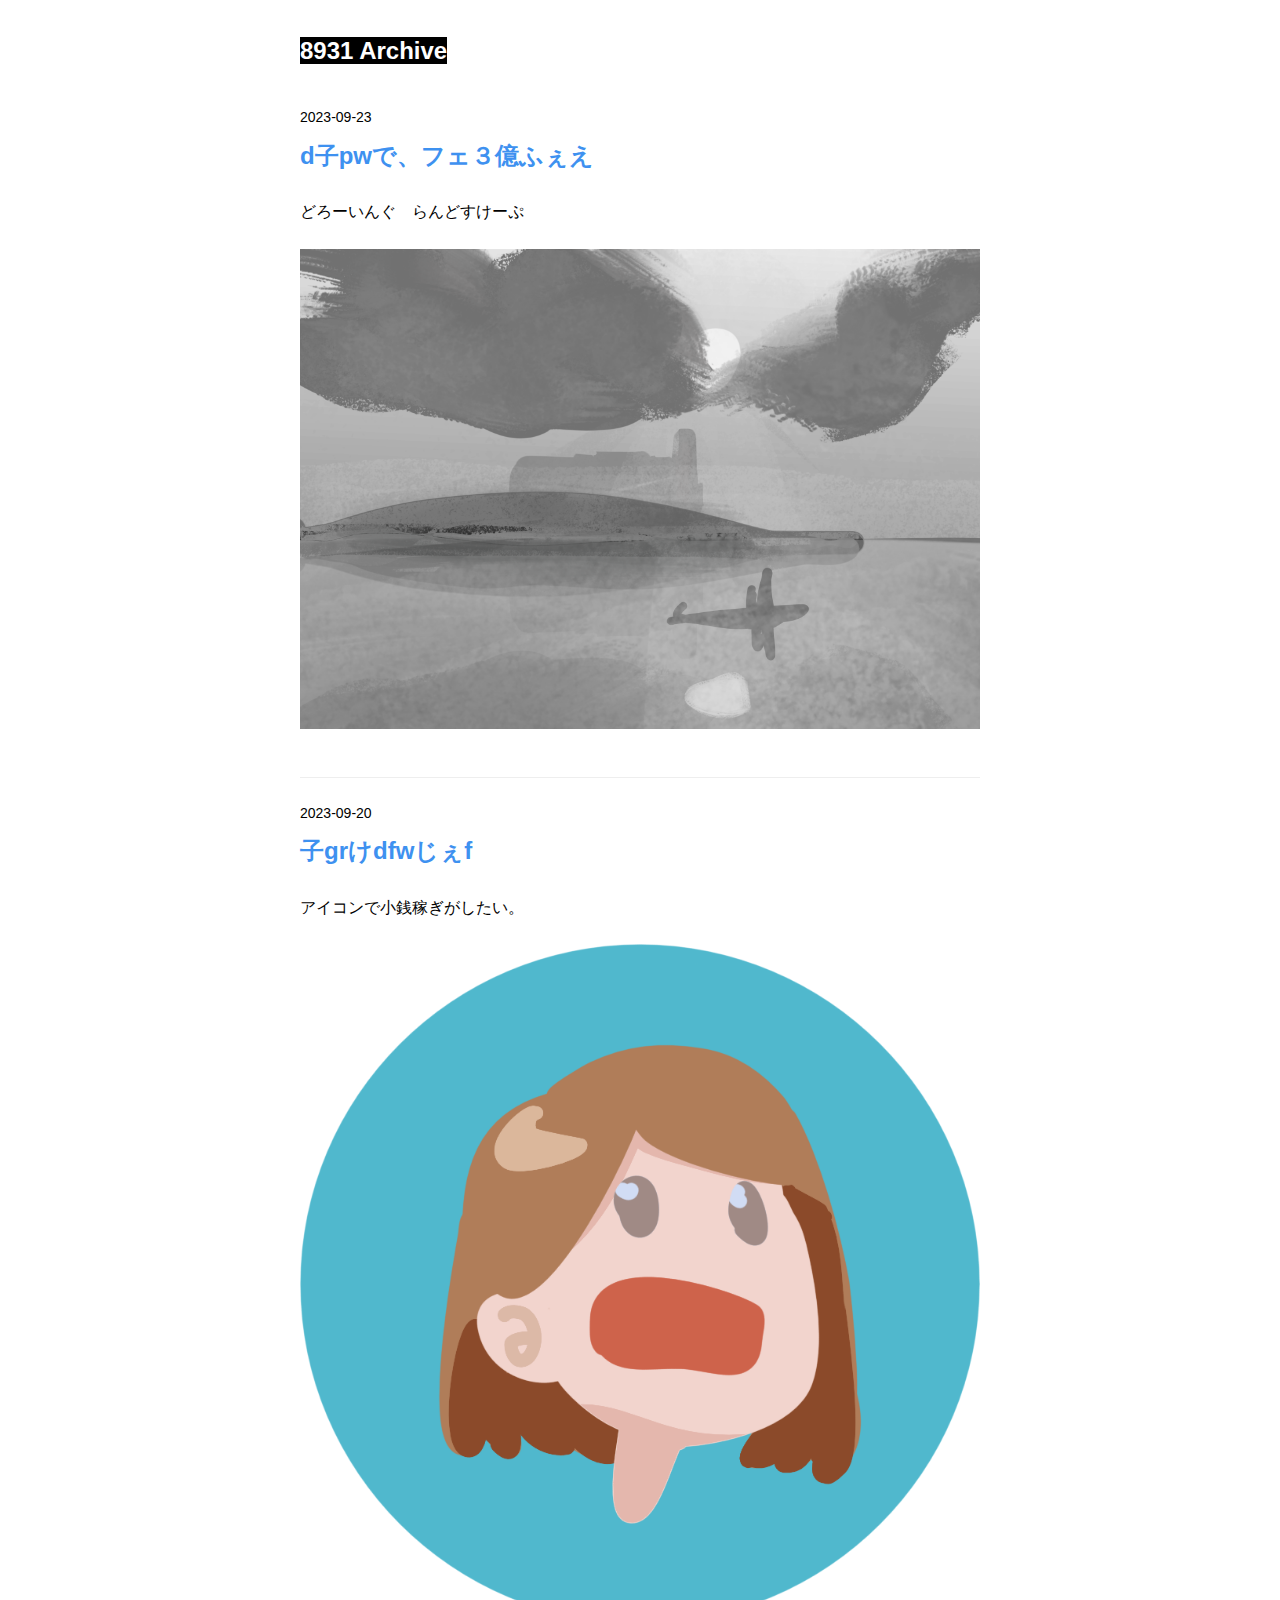
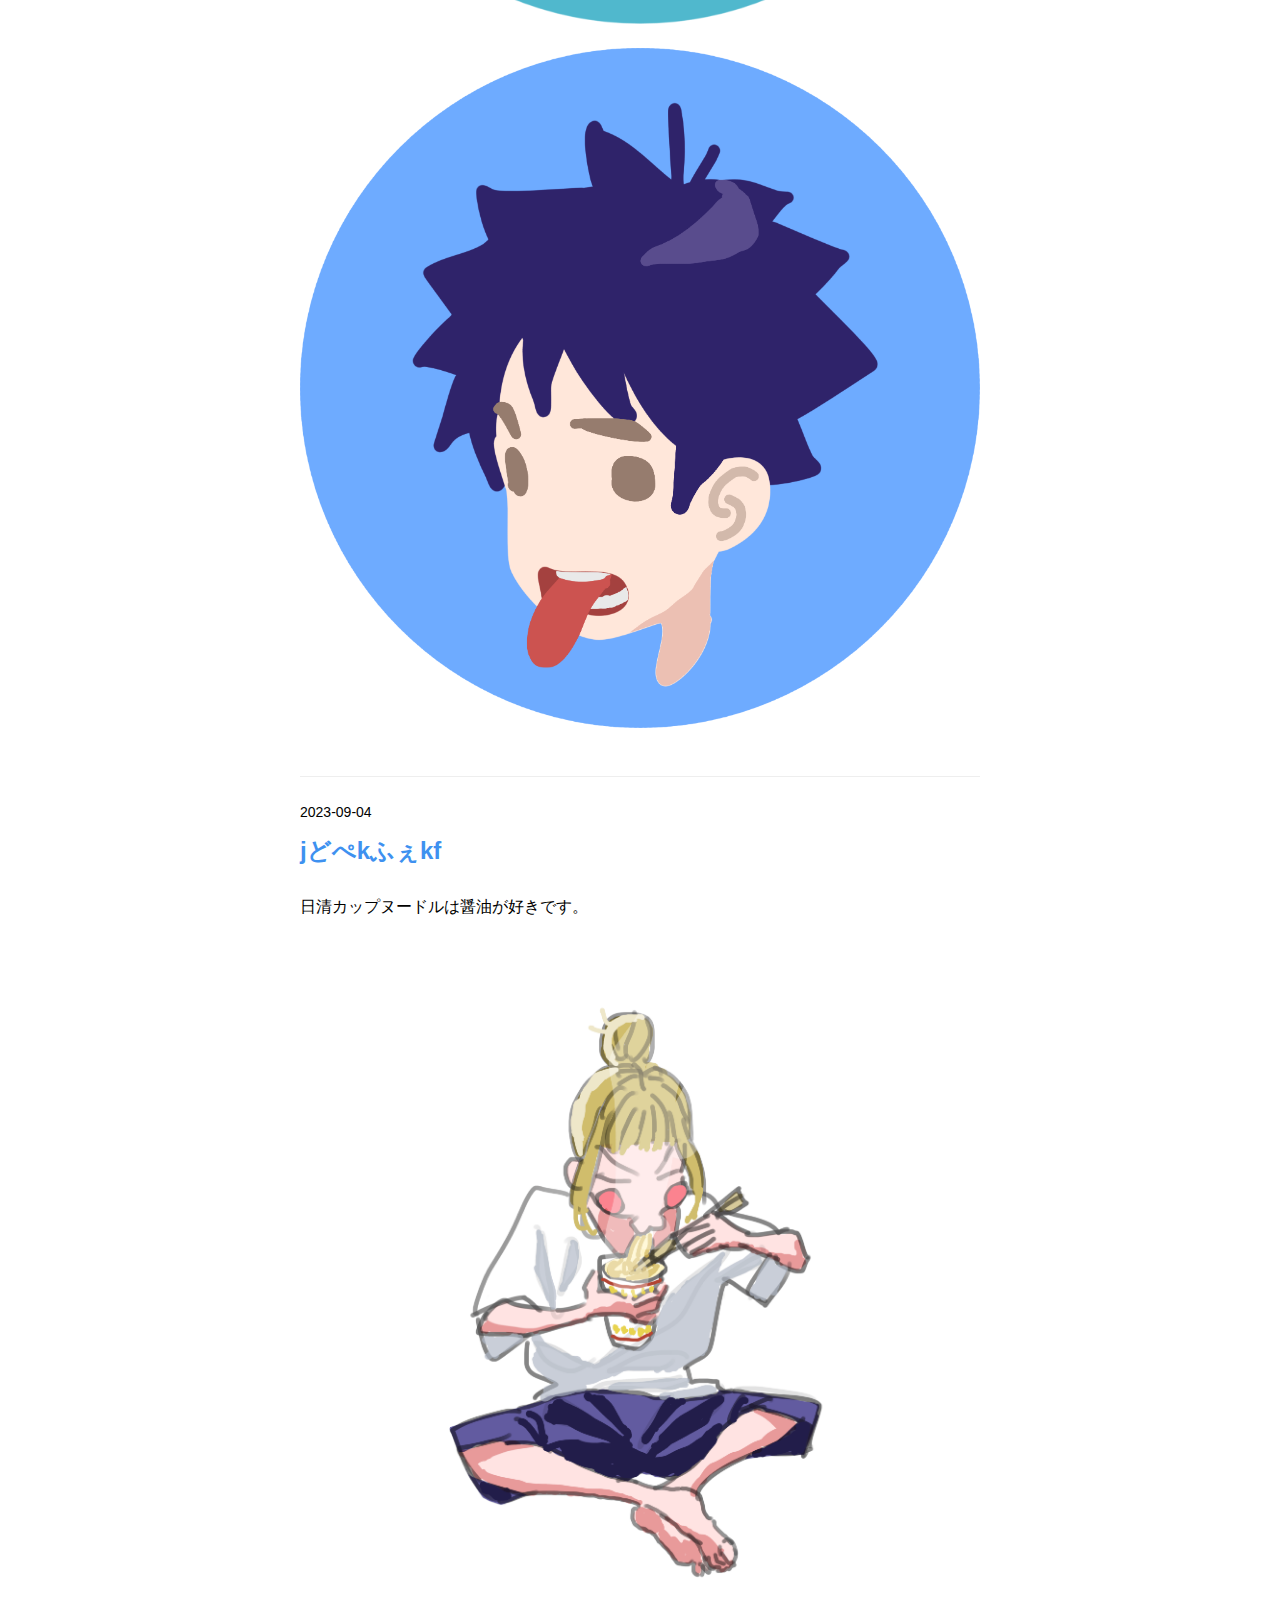
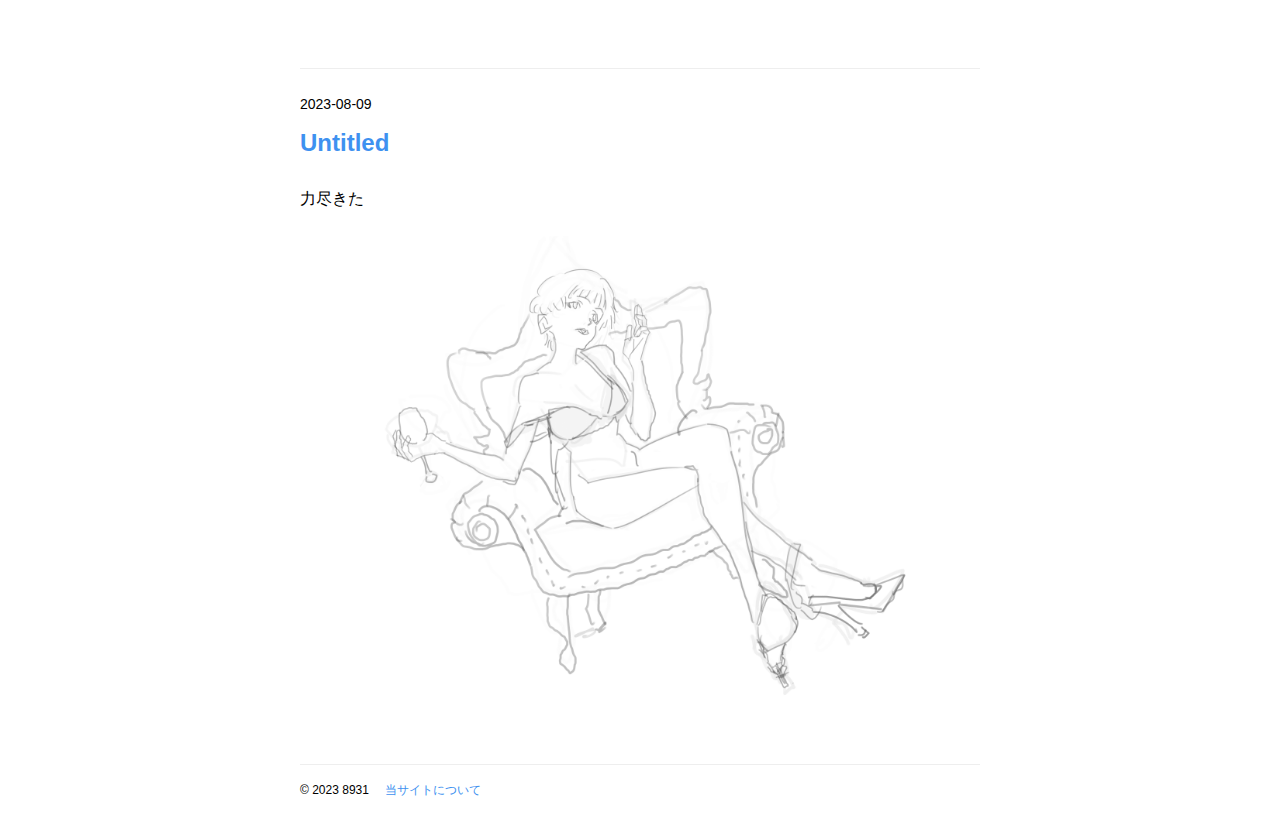
==== index.html @ d133d9a7 "inital commit" ====
<!DOCTYPE html>
<html>
<head>
	<meta name="generator" content="Hugo 0.117.0">
  <meta charset="utf-8">
  <meta name="viewport" content="width=device-width, initial-scale=1">
  <title>8931 Archive</title>
  
<link rel="stylesheet" href="/css/style.css" type="text/css" media="all">

</head>
<body>
  <div id="wrapper">
    
    <div id="header">
    <div class="p-header-nav">
        <h1 class="u-fs-24 p-header-nav__sitename">
            <a class="p-header-nav__sitename__link" href="https://8931.jp/">8931 Archive</a>
        </h1>
    </div>
</div>
    
    <div id="container">
      

<div class="p-post-list c-list">
  
  <article class="p-post-list__item">
    <header>
      <div class="u-fs-14 u-mb-8">2023-09-23</div>
      <h1 class="u-fs-24"><a href="/posts/untitled_2023-09-23_0001/">d子pwで、フェ３億ふぇえ</a></h1>
    </header>
    <main>
      
        <p>どろーいんぐ　らんどすけーぷ</p>
<p><img src="/images/2023-09-23_0002.png" alt="2023-09-23_0002"></p>

      
    </main>
  </article>
  
  <article class="p-post-list__item">
    <header>
      <div class="u-fs-14 u-mb-8">2023-09-20</div>
      <h1 class="u-fs-24"><a href="/posts/untitled_2023-09-20_0001/">子grけdfwじぇf</a></h1>
    </header>
    <main>
      
        <p>アイコンで小銭稼ぎがしたい。</p>
<p><img src="/images/2023-09-20_0001.png" alt="2023-09-20_0001"></p>
<p><img src="/images/2023-09-20_0003.png" alt="2023-09-20_0003"></p>

      
    </main>
  </article>
  
  <article class="p-post-list__item">
    <header>
      <div class="u-fs-14 u-mb-8">2023-09-04</div>
      <h1 class="u-fs-24"><a href="/posts/untitled_2023-09-04_0001/">jどぺkふぇkf</a></h1>
    </header>
    <main>
      
        <p>日清カップヌードルは醤油が好きです。</p>
<p><img src="/images/2023-09-04_0004.png" alt="2023-09-04_0004"></p>

      
    </main>
  </article>
  
  <article class="p-post-list__item">
    <header>
      <div class="u-fs-14 u-mb-8">2023-08-09</div>
      <h1 class="u-fs-24"><a href="/posts/untitled_2023-08-09_0001/">Untitled</a></h1>
    </header>
    <main>
      
        <p>力尽きた</p>
<p><img src="/images/2023-08-08_0002.png" alt="2023-08-08_0002"></p>

      
    </main>
  </article>
  
</div>





    </div>
    
    <div id="footer">
    <div class="p-footer-nav u-fs-12 u-bt">
        <div class="u-mr-16">© 2023 8931</div>
        
        <ul class="p-footer-nav__menu c-list c-list--horiz">
        
            <li class="u-mr-8"><a href="/about-this-site/">当サイトについて</a></li>
        
        </ul>
        
    </div>
</div>
  </div>
</body>
</html>
---- css/style.css ----
@charset "UTF-8";
/*founcations*/
body {
  margin: 0;
}

h1, h2, h3, h4, h5, h6, p, pre {
  margin: 0 0 24px 0;
}

img {
  vertical-align: bottom;
}

ul, ol {
  margin: 0 0 24px 0;
}

html {
  font-family: "Helvetica Neue", "Helvetica", "Hiragino Sans", "Hiragino Kaku Gothic ProN", "Arial", "Yu Gothic", "Meiryo", sans-serif;
  line-height: 1.6;
  font-size: 100%;
}

img {
  max-width: 100%;
}

a {
  color: rgb(62, 145, 240);
  text-decoration: none;
}

hr {
  background: #eee;
  height: 1px;
  border: none;
  margin: 0 0 24px 0;
}

a:hover {
  text-decoration: underline;
}

code {
  background-color: #eee;
  border-radius: 3px;
  padding: 2px 4px;
}

pre {
  border-radius: 4px;
  background-color: #eee;
  padding: 8px 16px;
}

pre code {
  background: none;
  border-radius: 0;
}

th, td {
  padding: 8px 8px;
  border-bottom: solid 1px #ccc;
  border-right: solid 1px #ccc;
}

th:last-child, td:last-child {
  border-right: none;
}

tr:last-child td {
  border-bottom: none;
}

thead {
  background-color: #eee;
}

table {
  overflow: hidden;
  border-radius: 8px;
  border-spacing: 0;
  border-collapse: separate;
  border: solid 1px #ccc;
}

blockquote {
  margin: 0;
  padding: 0 0 0 16px;
  border-left: solid 4px #eee;
}

blockquote:before {
  display: inline-block;
  content: "引用";
  font-size: 12px;
  background-color: #eee;
  border-radius: 3px;
  padding: 0 4px;
  margin-bottom: 16px;
}

/*layouts*/
html {
  height: 100%;
}

body {
  height: 100%;
  display: flex;
  flex-direction: row;
  justify-content: center;
}

#wrapper {
  flex: 0 1 680px;
  display: flex;
  flex-direction: column;
  min-height: 100%;
  padding: 0 16px;
}

#container {
  flex: 1 0;
  display: flex;
  flex-direction: column;
}

#header {
  flex: 0 0;
}

#footer {
  flex: 0 0;
}

/*components*/
.c-list {
  list-style-type: none;
  margin-top: 0;
  margin-bottom: 0;
  padding-left: 0;
}

.c-list--horiz {
  display: flex;
  flex-direction: row;
  align-items: center;
}

.c-button {
  background: none;
  color: inherit;
  border: none;
  padding: 0;
  font: inherit;
  cursor: pointer;
  outline: inherit;
  -webkit-appearance: none;
  /* Safari and Chrome */
  -moz-appearance: none;
  /* Firefox */
  appearance: none;
  background-color: black;
  border-radius: 24px;
  color: white;
  padding: 8px 16px;
}

.c-submit-button {
  background: none;
  color: inherit;
  border: none;
  padding: 0;
  font: inherit;
  cursor: pointer;
  outline: inherit;
  -webkit-appearance: none;
  /* Safari and Chrome */
  -moz-appearance: none;
  /* Firefox */
  appearance: none;
  display: flex;
  flex-direction: row;
  flex-wrap: nowrap;
  align-items: center;
  background-color: #111;
  color: white;
  border-radius: 24px;
  padding: 8px 16px 8px 16px;
  border: solid 1px #ccc;
}

.c-submit-button:disabled {
  background-color: transparent;
  color: #AAA;
}

.c-submit-button--sending {
  background-color: #111 !important;
  color: white !important;
  padding: 8px 16px 8px 10px;
}

.c-submit-button__spinner {
  display: none;
}

.c-submit-button--sending .c-submit-button__spinner {
  display: inline;
}

.c-submit-button__spinner__V8m1 {
  transform-origin: center;
  animation: spinner_zKoa 2s linear infinite;
}

.c-submit-button__spinner__V8m1 circle {
  stroke-linecap: round;
  animation: spinner_YpZS 1.5s ease-in-out infinite;
}

@keyframes spinner_zKoa {
  100% {
    transform: rotate(360deg);
  }
}
@keyframes spinner_YpZS {
  0% {
    stroke-dasharray: 0 150;
    stroke-dashoffset: 0;
  }
  47.5% {
    stroke-dasharray: 42 150;
    stroke-dashoffset: -16;
  }
  95%, 100% {
    stroke-dasharray: 42 150;
    stroke-dashoffset: -59;
  }
}
/*projects*/
.p-popup {
  position: fixed;
  /* 固定表示 */
  top: 0;
  left: 0;
  right: 0;
  bottom: 0;
  background-color: rgba(255, 255, 255, 0.8);
  /* 黒色の半透明 */
  display: flex;
  /* 子要素を中心に配置するための設定 */
  justify-content: center;
  /* 水平方向の中央揃え */
  align-items: center;
  /* 垂直方向の中央揃え */
  z-index: 1000;
  /* 他の要素より前面に表示 */
  backdrop-filter: blur(2px);
  animation: fadein 0.3s ease;
}

.p-popup--active {
  display: flex;
}

.p-popup__fg {
  width: 500px;
  /* 適宜サイズを変更 */
  padding: 32px;
  border: solid 1px #ddd;
  background-color: #ffffff;
  /* 白背景 */
  box-shadow: 0px 0px 20px rgba(0, 0, 0, 0.2);
  /* 影の効果 */
  border-radius: 8px;
  /* 角丸 */
  max-height: 80vh;
  /* 画面の高さに対して最大80% */
  overflow-y: auto;
  /* 内容が多い場合にスクロール表示 */
  display: flex;
  flex-direction: column;
  align-items: center;
  animation: popup 0.7s ease;
}

.p-popup__fg__text {
  align-self: stretch;
}

@keyframes popup {
  from {
    transform: scale(1) translateY(-50px);
  }
  to {
    transform: scale(1) translateY(0);
  }
}
@keyframes fadein {
  from {
    opacity: 0;
  }
  to {
    opacity: 1;
  }
}
.p-post-list {
  flex: 1 0;
}

.p-post-list__item {
  padding: 24px 0;
  border-top: solid 1px #eee;
}

.p-post-list__item:first-child {
  border-top: none;
  padding-top: 0;
}

.p-footer-nav {
  display: flex;
  flex-direction: row;
  align-items: center;
  padding: 16px 0;
}

.p-header-nav {
  padding: 32px 0 36px 0;
}

.p-header-nav__sitename {
  margin: 0;
}

.p-header-nav__sitename__link {
  color: white;
  background: black;
}

.p-user-profile {
  display: flex;
  flex-direction: column;
  align-items: center;
}

.p-pager {
  display: grid;
  grid-template-columns: 1fr auto 1fr;
  list-style: none;
  padding: 0;
  margin: 0;
}

.p-pager__vec-left {
  grid-column: 1/2;
  justify-self: end;
}

.p-pager__vec-right {
  grid-column: 3/4;
  justify-self: start;
}

.p-pager__vector__link {
  display: flex;
  justify-content: center;
  align-items: center;
  text-decoration: none;
}

/*
.p-pager__vector__link__icon {
    background-color:  #eee;
}
*/
.p-pager__pages {
  grid-column: 2/3;
  display: flex;
  flex-direction: row;
  align-items: center;
  list-style: none;
  padding: 0 16px;
  margin: 0;
  border-radius: 16px;
}

.p-pager__pages__num {
  margin-right: 8px;
}

.p-pager__pages__num:last-child {
  margin-right: 0;
}

.p-pager__pages__num__link {
  text-decoration: none;
  display: flex;
  flex-direction: row;
  justify-content: center;
  align-items: center;
  width: 24px;
  height: 24px;
  font-weight: bold;
  border-radius: 50%;
}

.p-pager__pages__num__link--current {
  background-color: black;
  color: white;
}

.p-contact-form {
  display: block;
}

/*
.p-contact-form__group {
}

*/
.p-contact-form--inactive {
  display: none;
}

.p-contact-form__group__label {
  display: flex;
  flex-direction: row;
  align-items: center;
  flex: 0 1 200px;
}

.p-contact-form__group__label--required::after {
  content: "必須";
  color: white;
  background: rgb(222, 89, 59);
  border-radius: 4px;
  padding: 2px 4px;
  margin-left: 8px;
  font-size: 12px;
}

.p-contact-form__group__label--optional::after {
  content: "任意";
  color: white;
  background: #ccc;
  border-radius: 4px;
  padding: 2px 4px;
  margin-left: 8px;
  font-size: 12px;
}

.p-contact-form__group__body {
  margin-bottom: 32px;
  position: relative;
  display: flex;
}

.p-contact-form__group__body__message {
  margin-bottom: 0;
  color: red;
  position: absolute;
  top: 100%;
  left: 0;
}

.p-contact-form__group__body__input {
  border: solid 1px #ccc;
  border-radius: 4px;
  height: 2.5rem;
  padding: 0 8px;
  flex: 0 1 300px;
  max-width: 100%;
  box-sizing: border-box;
}

.p-contact-form__group__body__input::placeholder {
  color: #ccc;
}

.p-contact-form__group__body__input:focus {
  outline: none;
  border-color: black;
  background-color: #fff;
}

.p-contact-form__group__body__input:focus::placeholder {
  color: transparent;
}

.p-contact-form__group__body__input--error {
  border-color: red !important;
}

.p-contact-form__group__body__input--valid {
  border-color: #17bf6b !important;
}

/*
.p-contact-form__group__body__input:valid {
    border-color: #17bf6b;
    background-color: white;
}
*/
.p-contact-form__group__body__text {
  border: none;
  border: solid 1px #ccc;
  border-radius: 4px;
  resize: none;
  flex: 0 1 480px;
  padding: 8px;
  max-width: 100%;
  box-sizing: border-box;
}

.p-contact-form__group__body__text::placeholder {
  color: #ccc;
}

.p-contact-form__group__body__text:focus {
  border-color: black;
  outline: none;
}

.p-contact-form__group__body__text:focus::placeholder {
  color: transparent;
}

/*
.p-contact-form__group__body__text:valid {
    border-color: #17bf6b;
}
*/
/*********************
contact-form-error
*********************/
.p-contact-form-error {
  display: none;
  border: solid 1px red;
  padding: 16px;
  border-radius: 8px;
  background-color: rgb(255, 236, 239);
}

.p-contact-form-error--active {
  display: block;
}

.p-contact-form-error__message {
  color: red;
  margin: 0;
}

/*********************
contact-form-success
*********************/
.p-contact-form-success {
  display: none;
  margin: 0 auto;
}

.p-contact-form-success--active {
  display: block;
}

.p-contact-form-success__figure {
  display: block;
  margin: 0 auto;
}

/*utils*/
.u-tac {
  text-align: center;
}

.u-icon_128x128 {
  width: 128px;
  height: 128px;
  border-radius: 64px;
}

.u-icon_96x96 {
  width: 96px;
  height: 96px;
  border-radius: 48px;
}

.u-icon_48x48 {
  width: 48px;
  height: 48px;
  border-radius: 24px;
}

.u-icon_24x24 {
  width: 24px;
  height: 24px;
  border-radius: 12px;
}

.u-mr-8 {
  margin-right: 8px;
}

.u-mr-16 {
  margin-right: 16px;
}

.u-mr-a {
  margin-right: auto;
}

.u-ml-8 {
  margin-left: 8px;
}

.u-ml-16 {
  margin-left: 16px;
}

.u-ml-a {
  margin-left: auto;
}

.u-mb-8 {
  margin-bottom: 8px;
}

.u-mb-16 {
  margin-bottom: 16px;
}

.u-mb-24 {
  margin-bottom: 24px;
}

.u-mt-8 {
  margin-top: 8px;
}

.u-mt-16 {
  margin-top: 16px;
}

.u-mt-24 {
  margin-top: 24px;
}

.u-bt {
  border-top: solid 1px #eee;
}

.u-fs-12 {
  font-size: 12px;
}

.u-fs-14 {
  font-size: 14px;
}

.u-fs-16 {
  font-size: 16px;
}

.u-fs-24 {
  font-size: 24px;
}

.u-fi {
  font-style: italic;
}

.u-ptb-24 {
  padding-top: 24px;
  padding-bottom: 24px;
}

.u-pt-24 {
  padding-top: 24px;
}

.u-pb-16 {
  padding-bottom: 16px;
}

/*# sourceMappingURL=style.css.map */
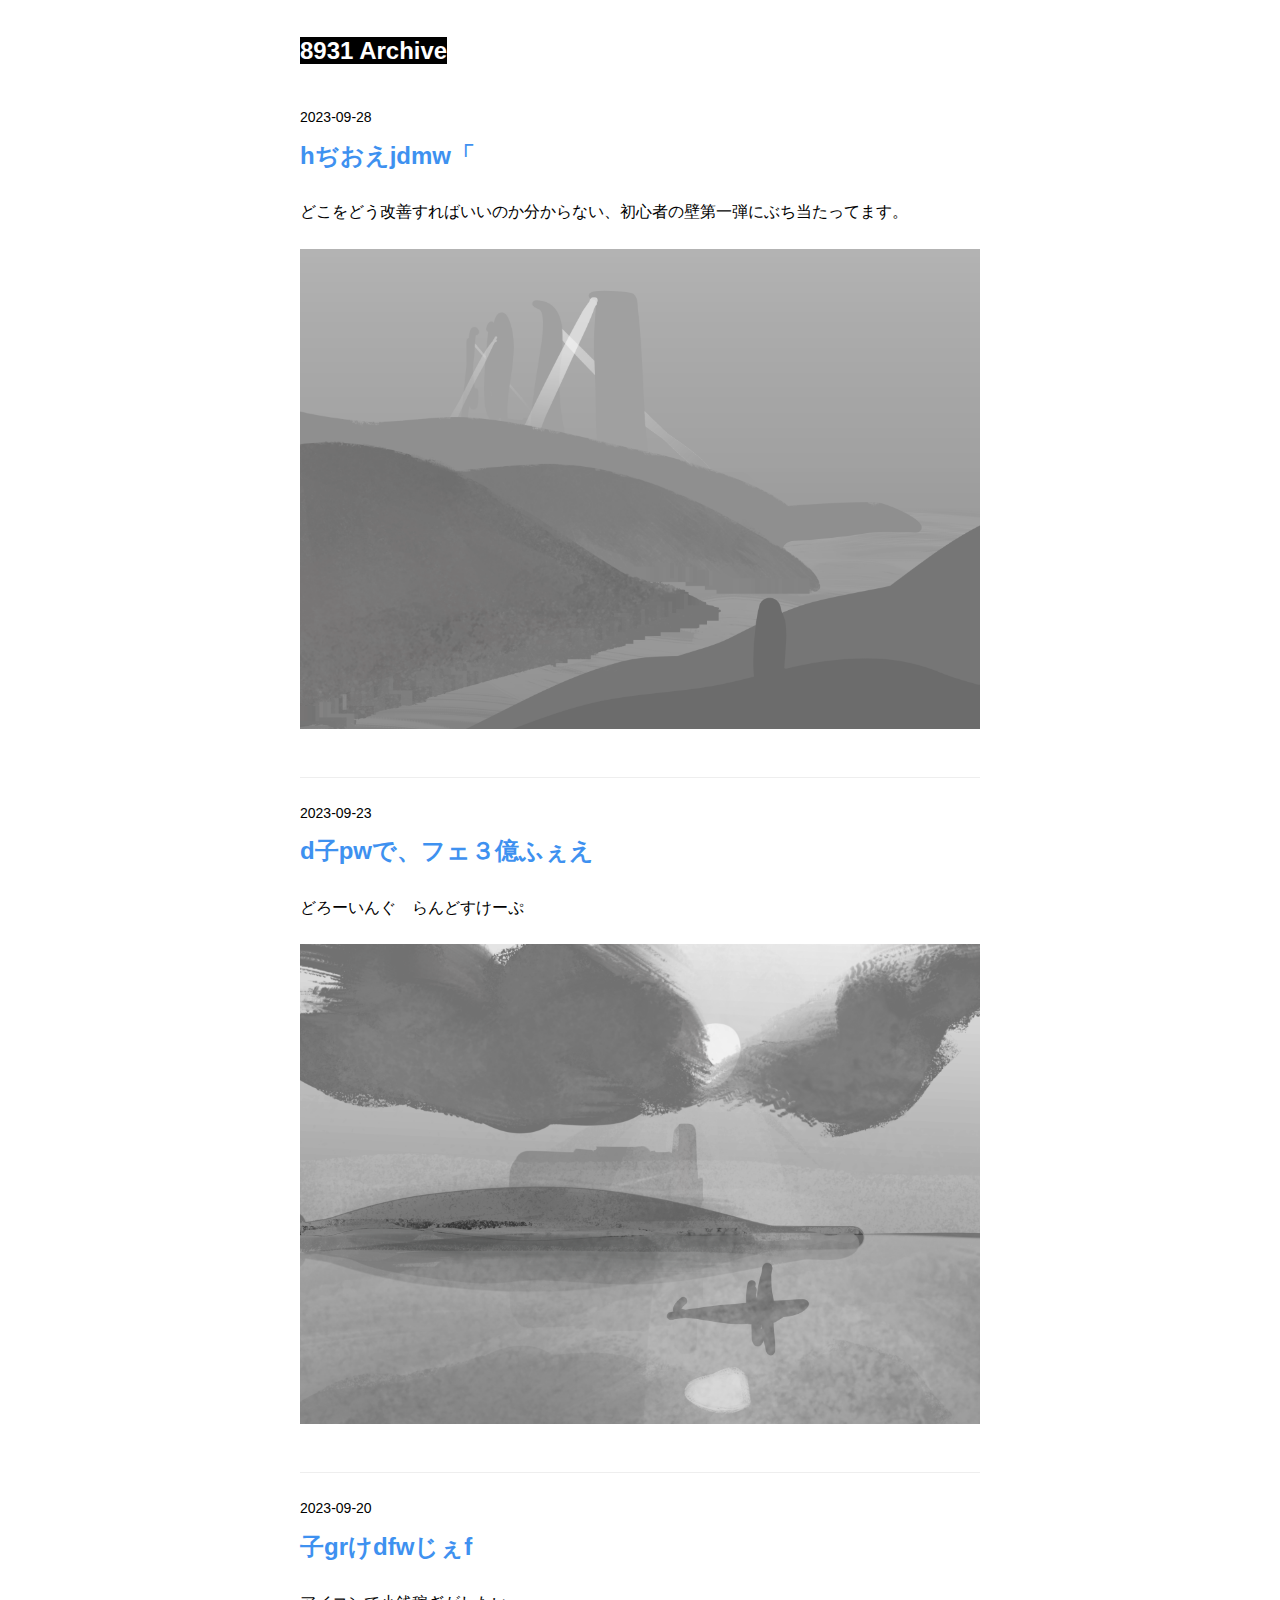
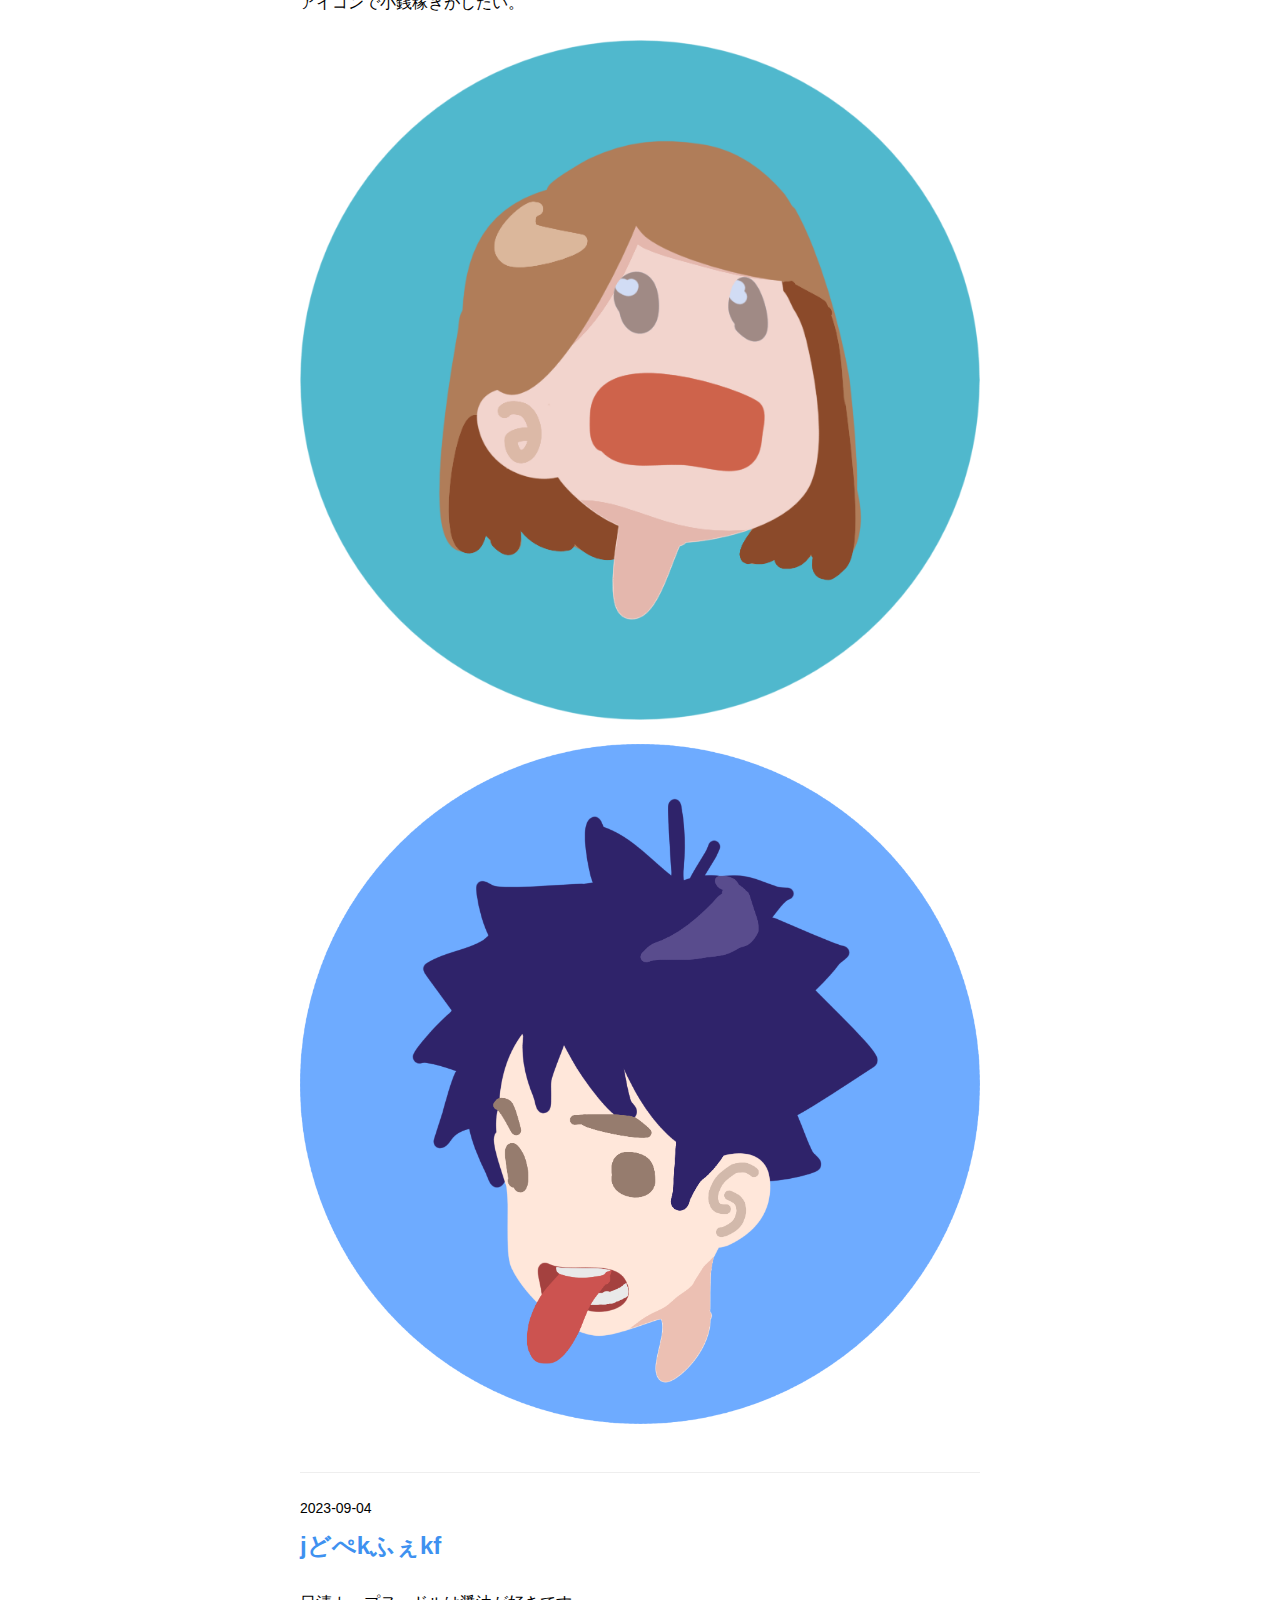
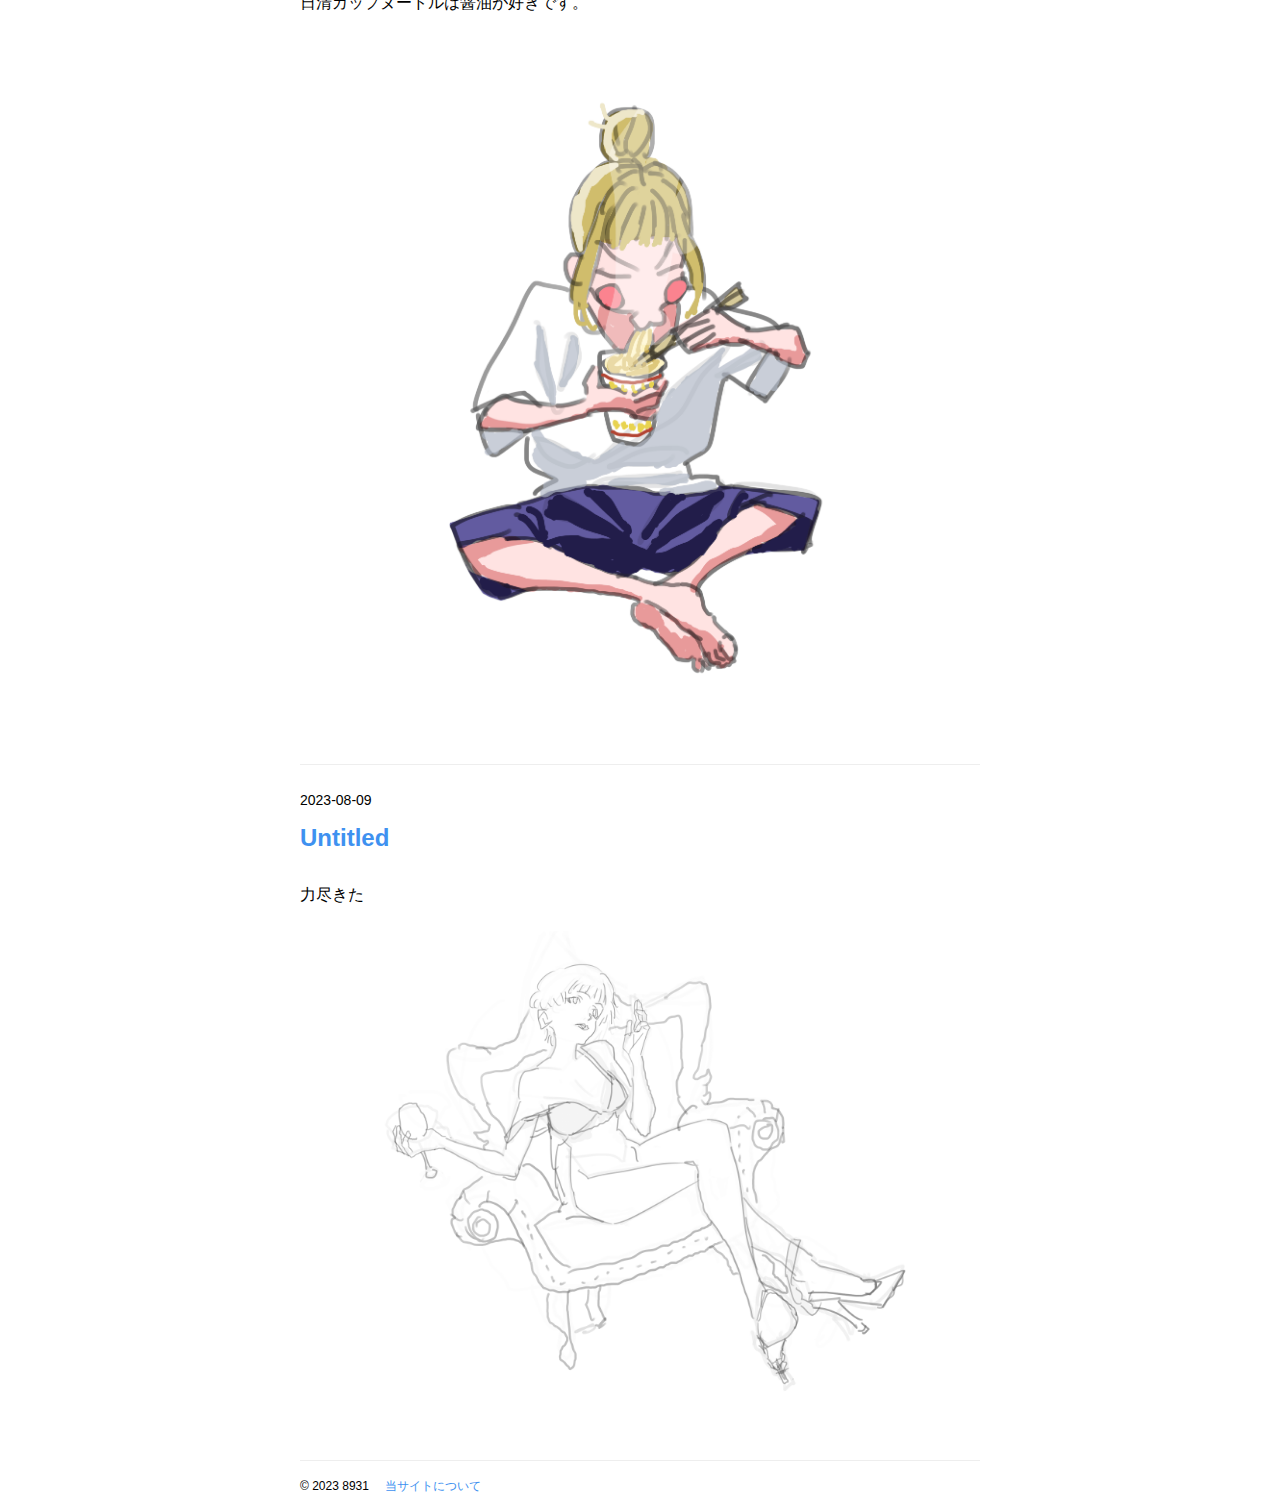
==== commit 6d0b6ba5: "add new post on 2023-09-28" ====
--- a/index.html
+++ b/index.html
@@ -24,6 +24,20 @@
       
 
 <div class="p-post-list c-list">
+  
+  <article class="p-post-list__item">
+    <header>
+      <div class="u-fs-14 u-mb-8">2023-09-28</div>
+      <h1 class="u-fs-24"><a href="/posts/untitled_2023-09-28_0001/">hぢおえjdmw「</a></h1>
+    </header>
+    <main>
+      
+        <p>どこをどう改善すればいいのか分からない、初心者の壁第一弾にぶち当たってます。</p>
+<p><img src="/images/2023-09-24_0002.png" alt="2023-09-24_0002"></p>
+
+      
+    </main>
+  </article>
   
   <article class="p-post-list__item">
     <header>
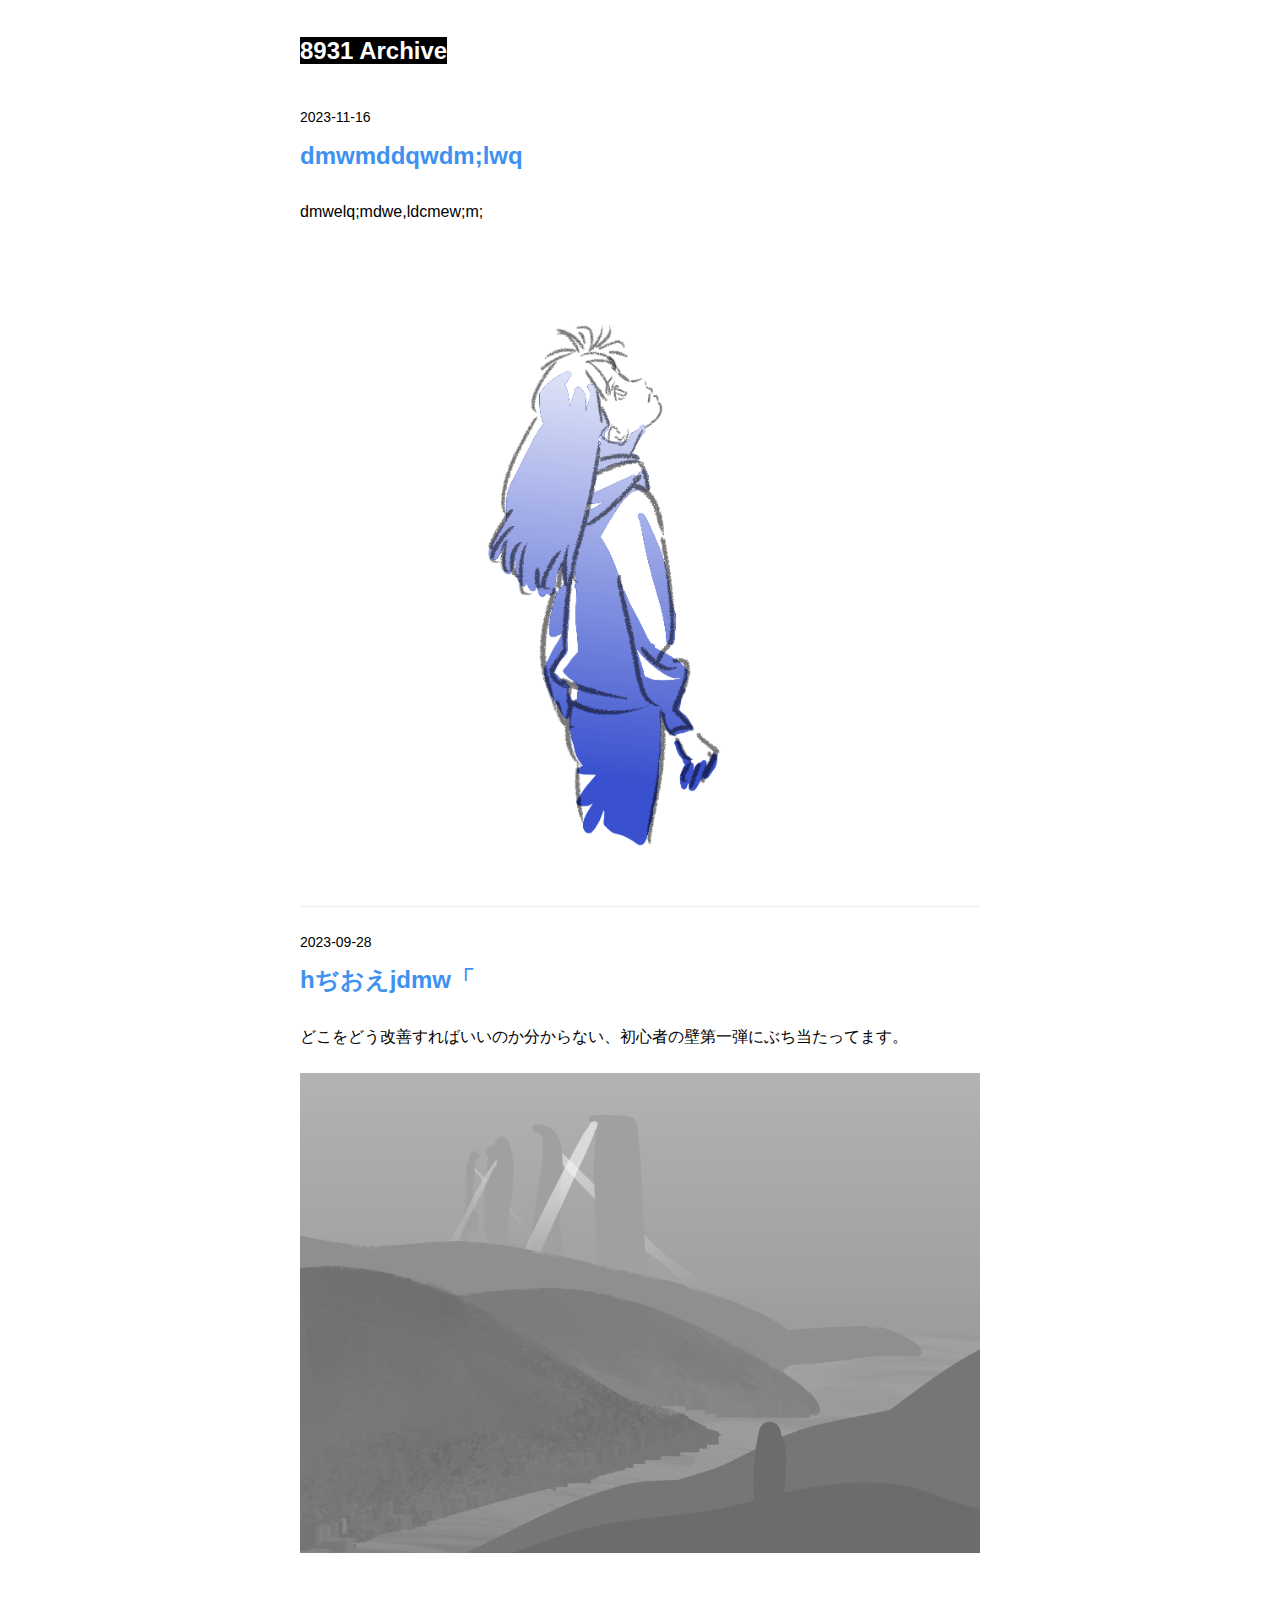
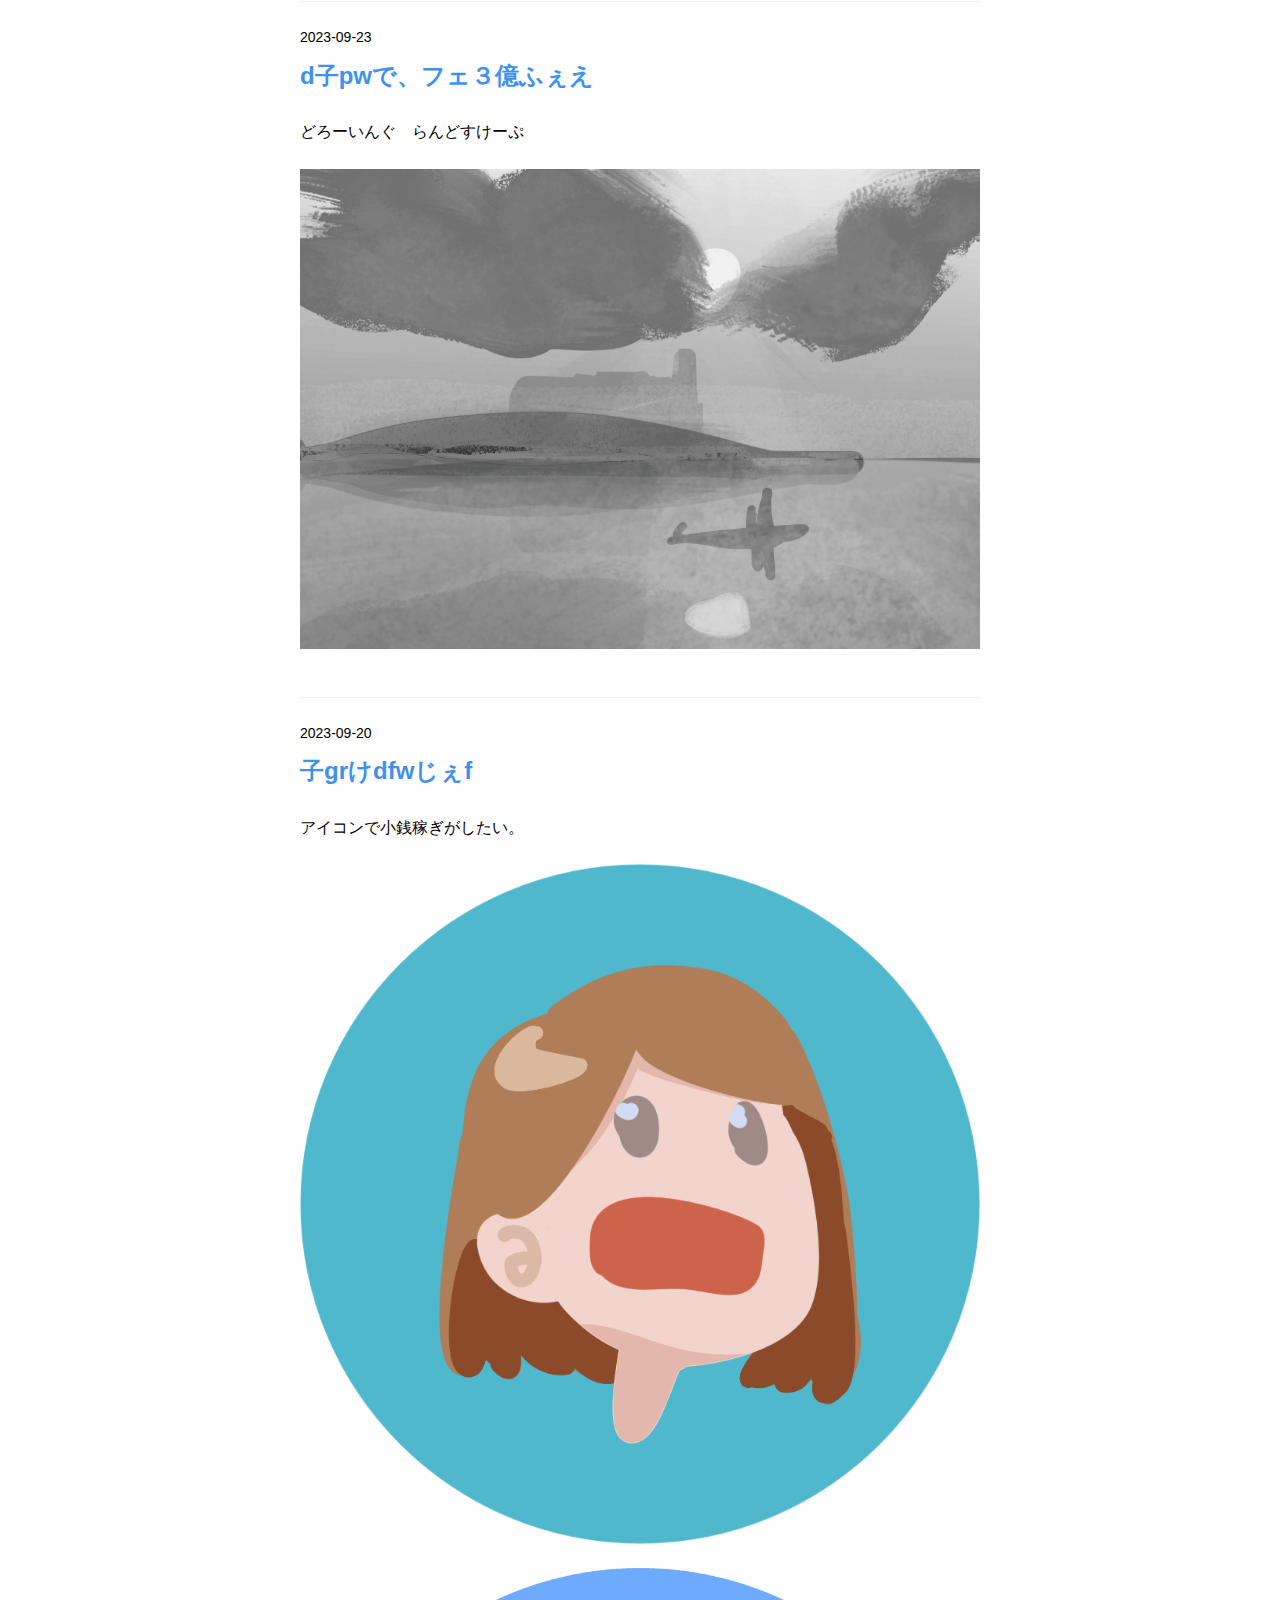
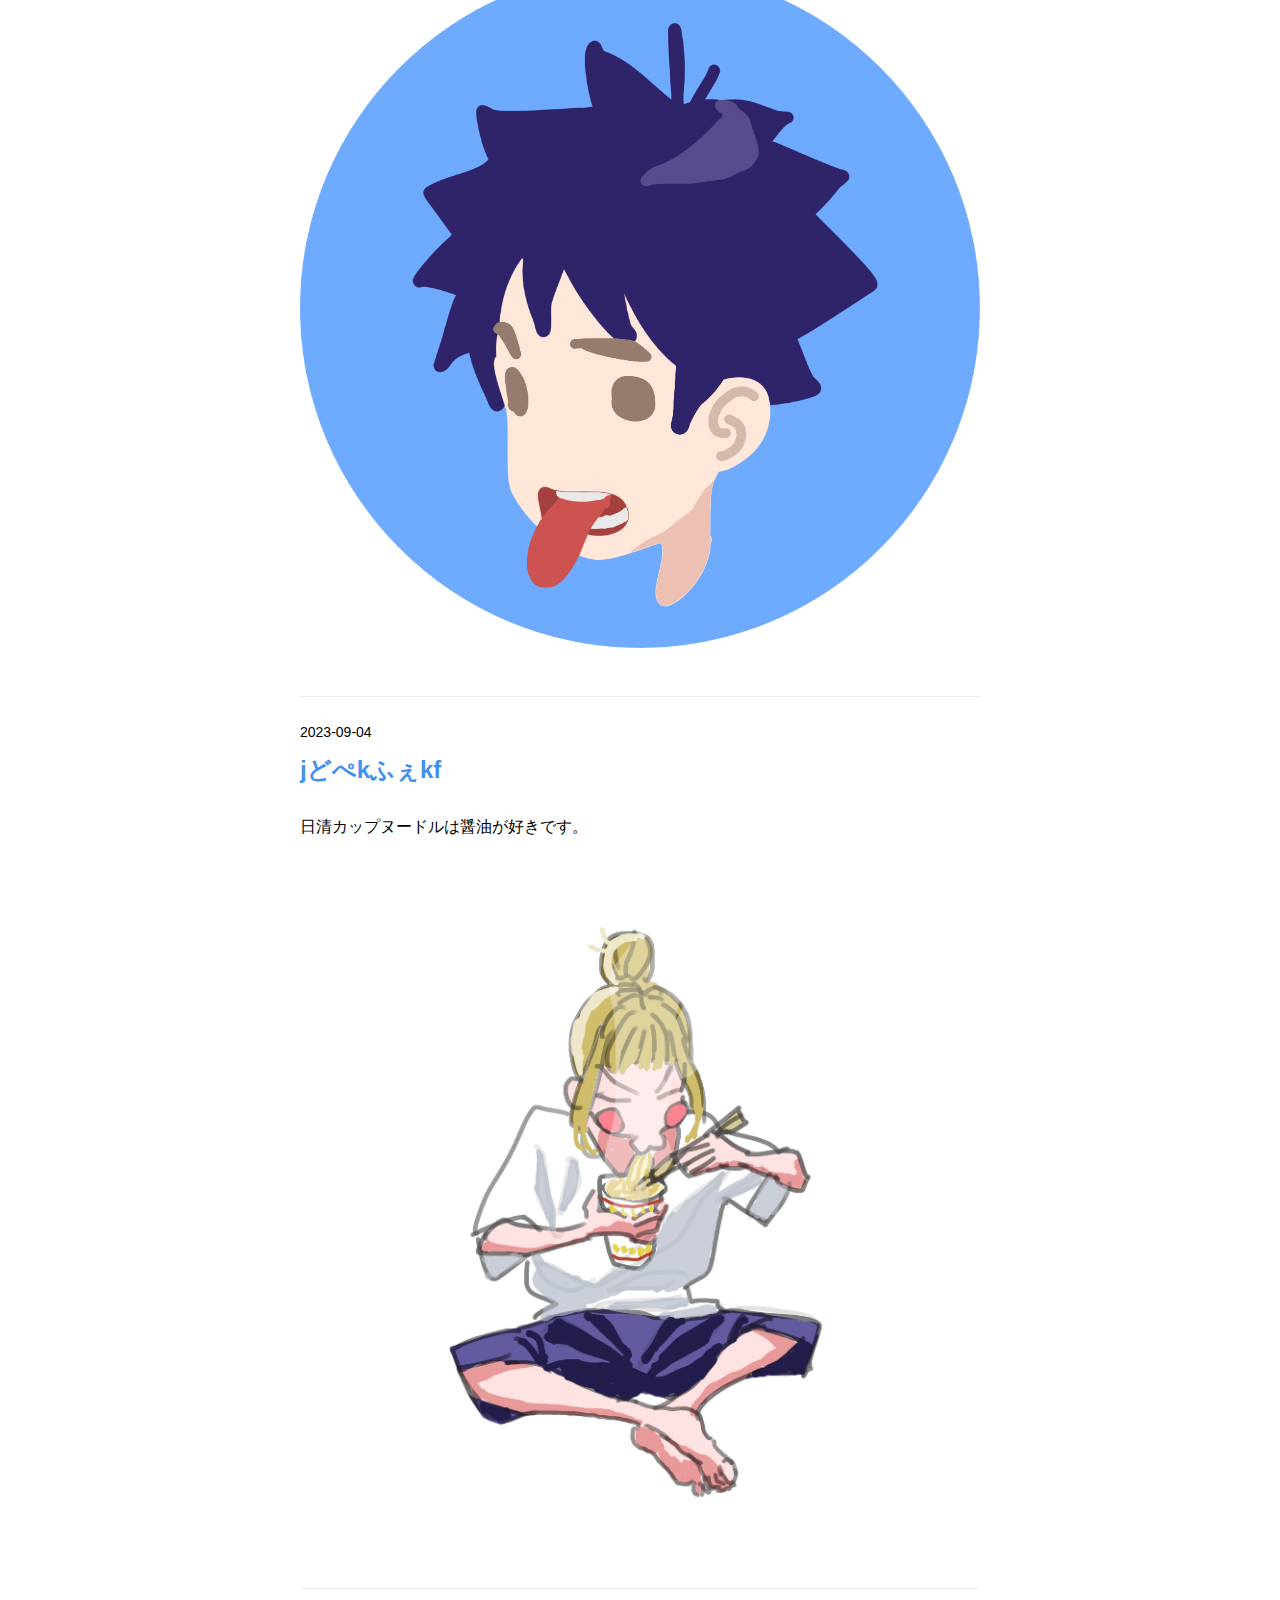
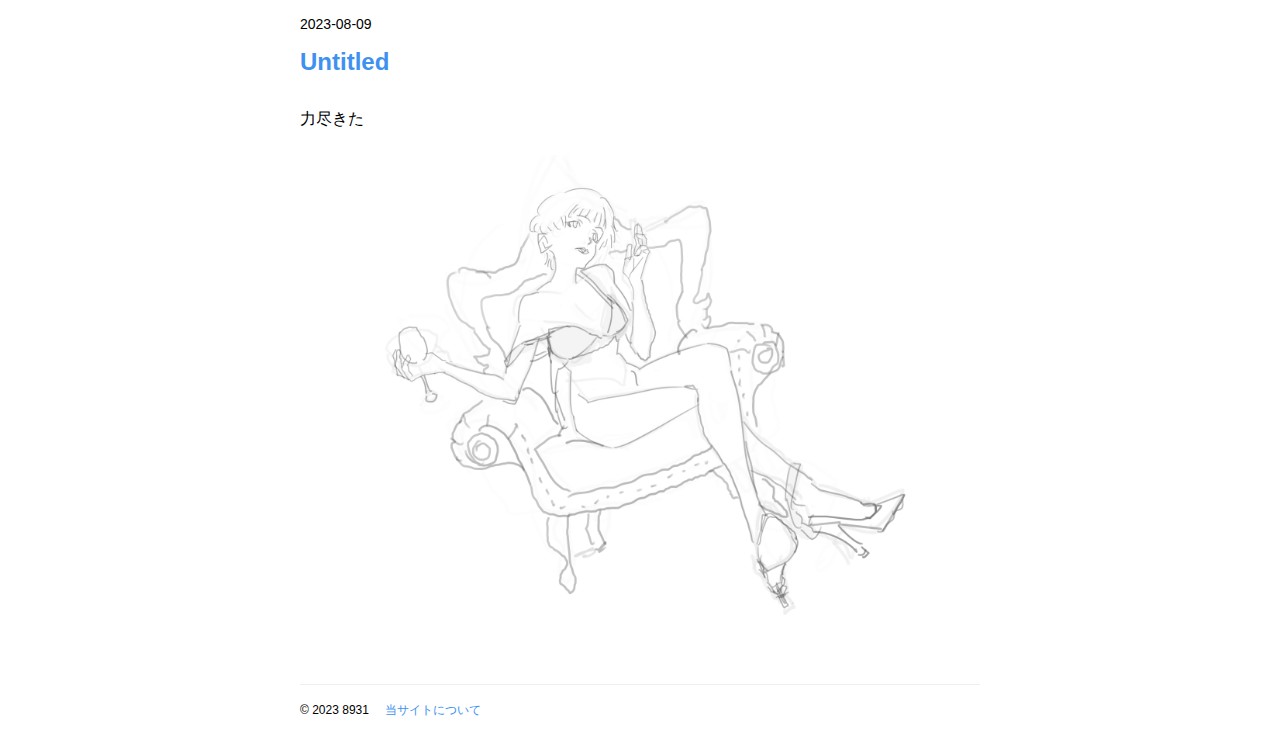
==== commit 8ed14640: "add new post on 2023-11-14" ====
--- a/index.html
+++ b/index.html
@@ -24,6 +24,20 @@
       
 
 <div class="p-post-list c-list">
+  
+  <article class="p-post-list__item">
+    <header>
+      <div class="u-fs-14 u-mb-8">2023-11-16</div>
+      <h1 class="u-fs-24"><a href="/posts/untitled_2023-11-14_0001/">dmwmddqwdm;lwq</a></h1>
+    </header>
+    <main>
+      
+        <p>dmwelq;mdwe,ldcmew;m;</p>
+<p><img src="/images/2023-11-14_0001.png" alt="2023-11-14_0001"></p>
+
+      
+    </main>
+  </article>
   
   <article class="p-post-list__item">
     <header>
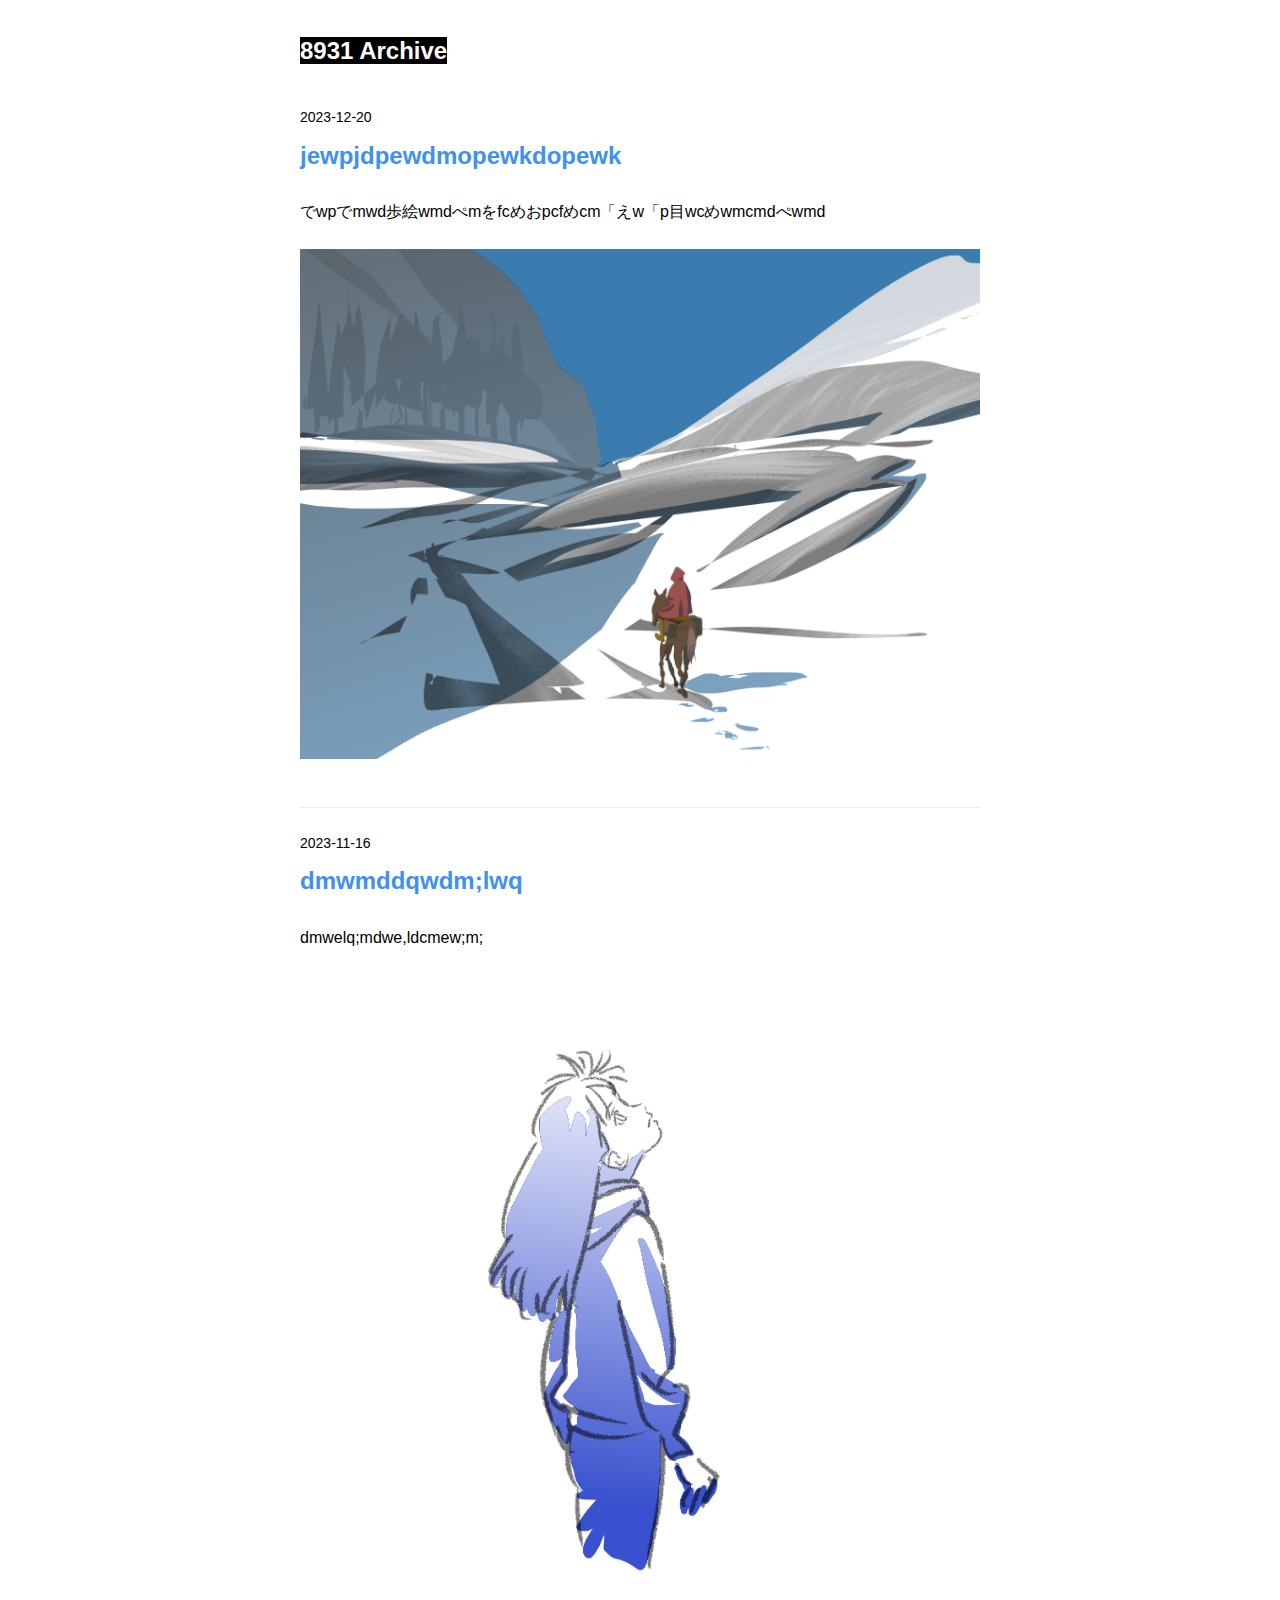
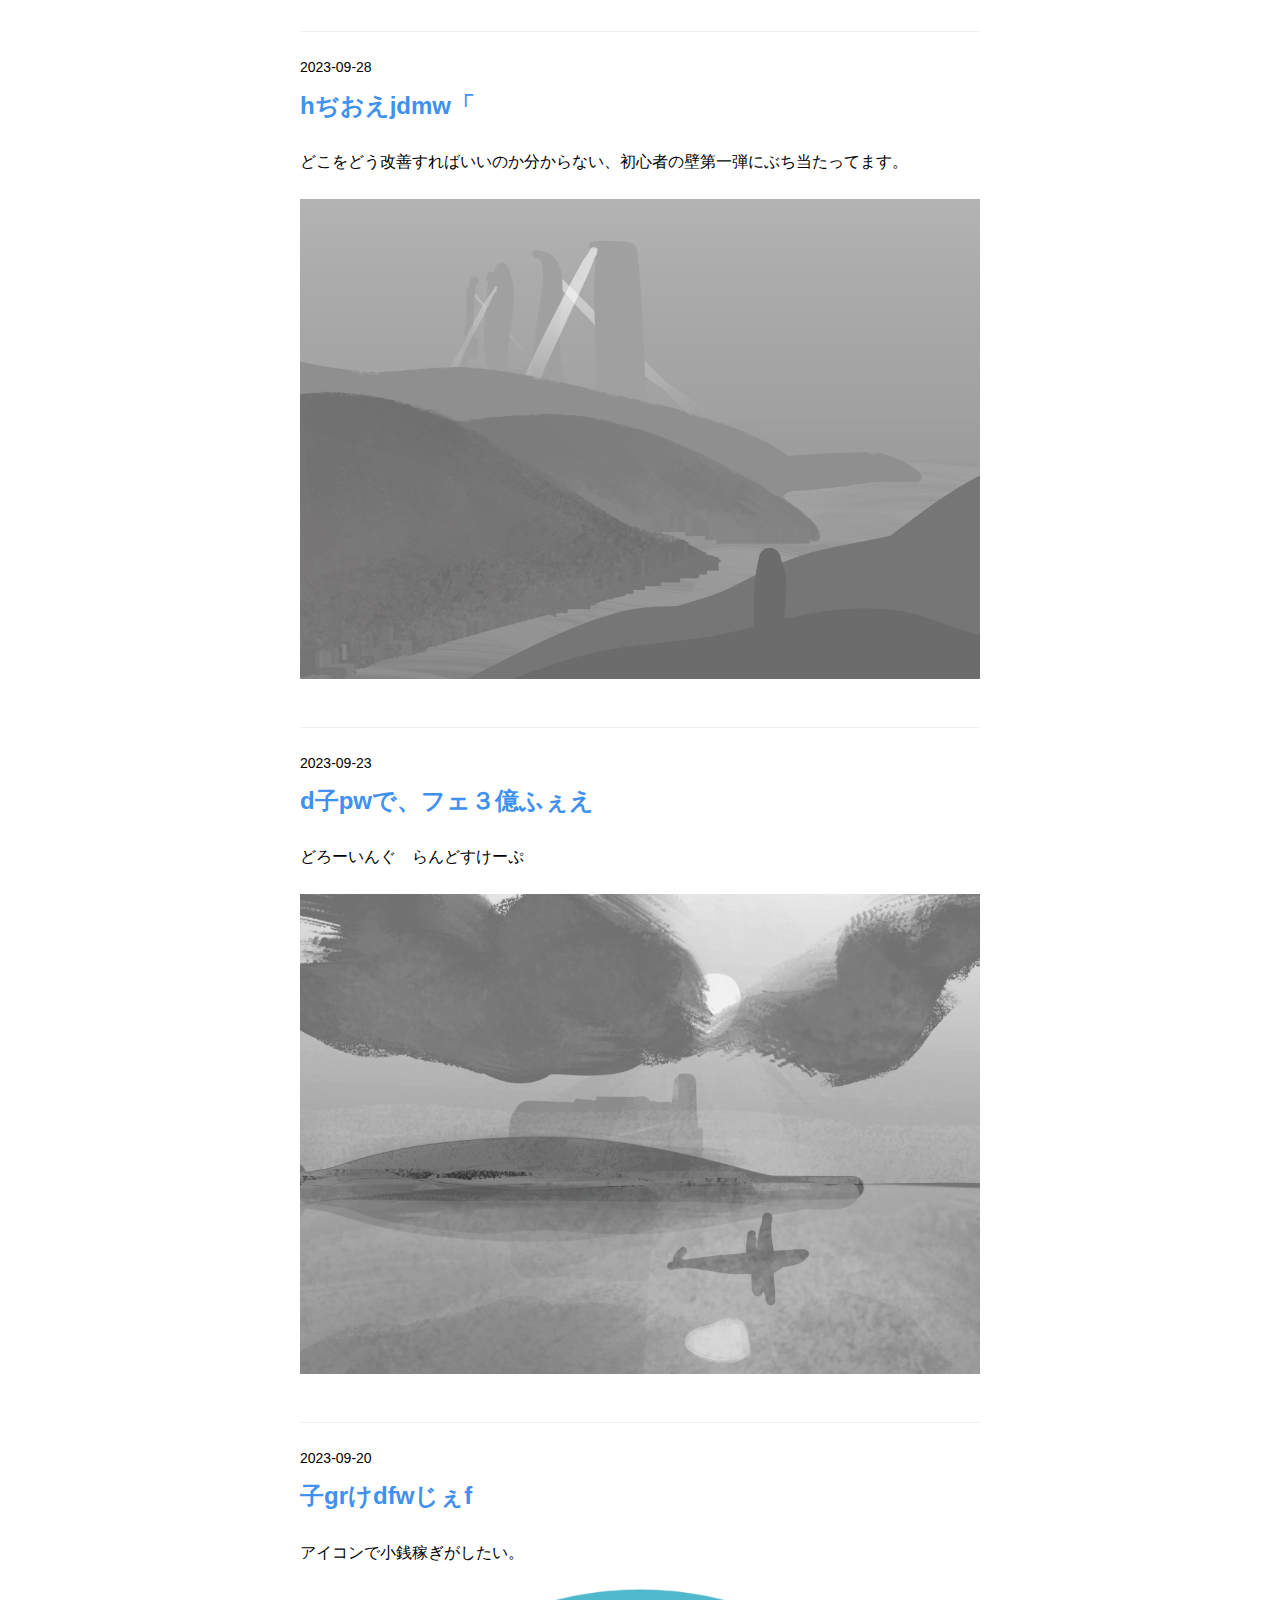
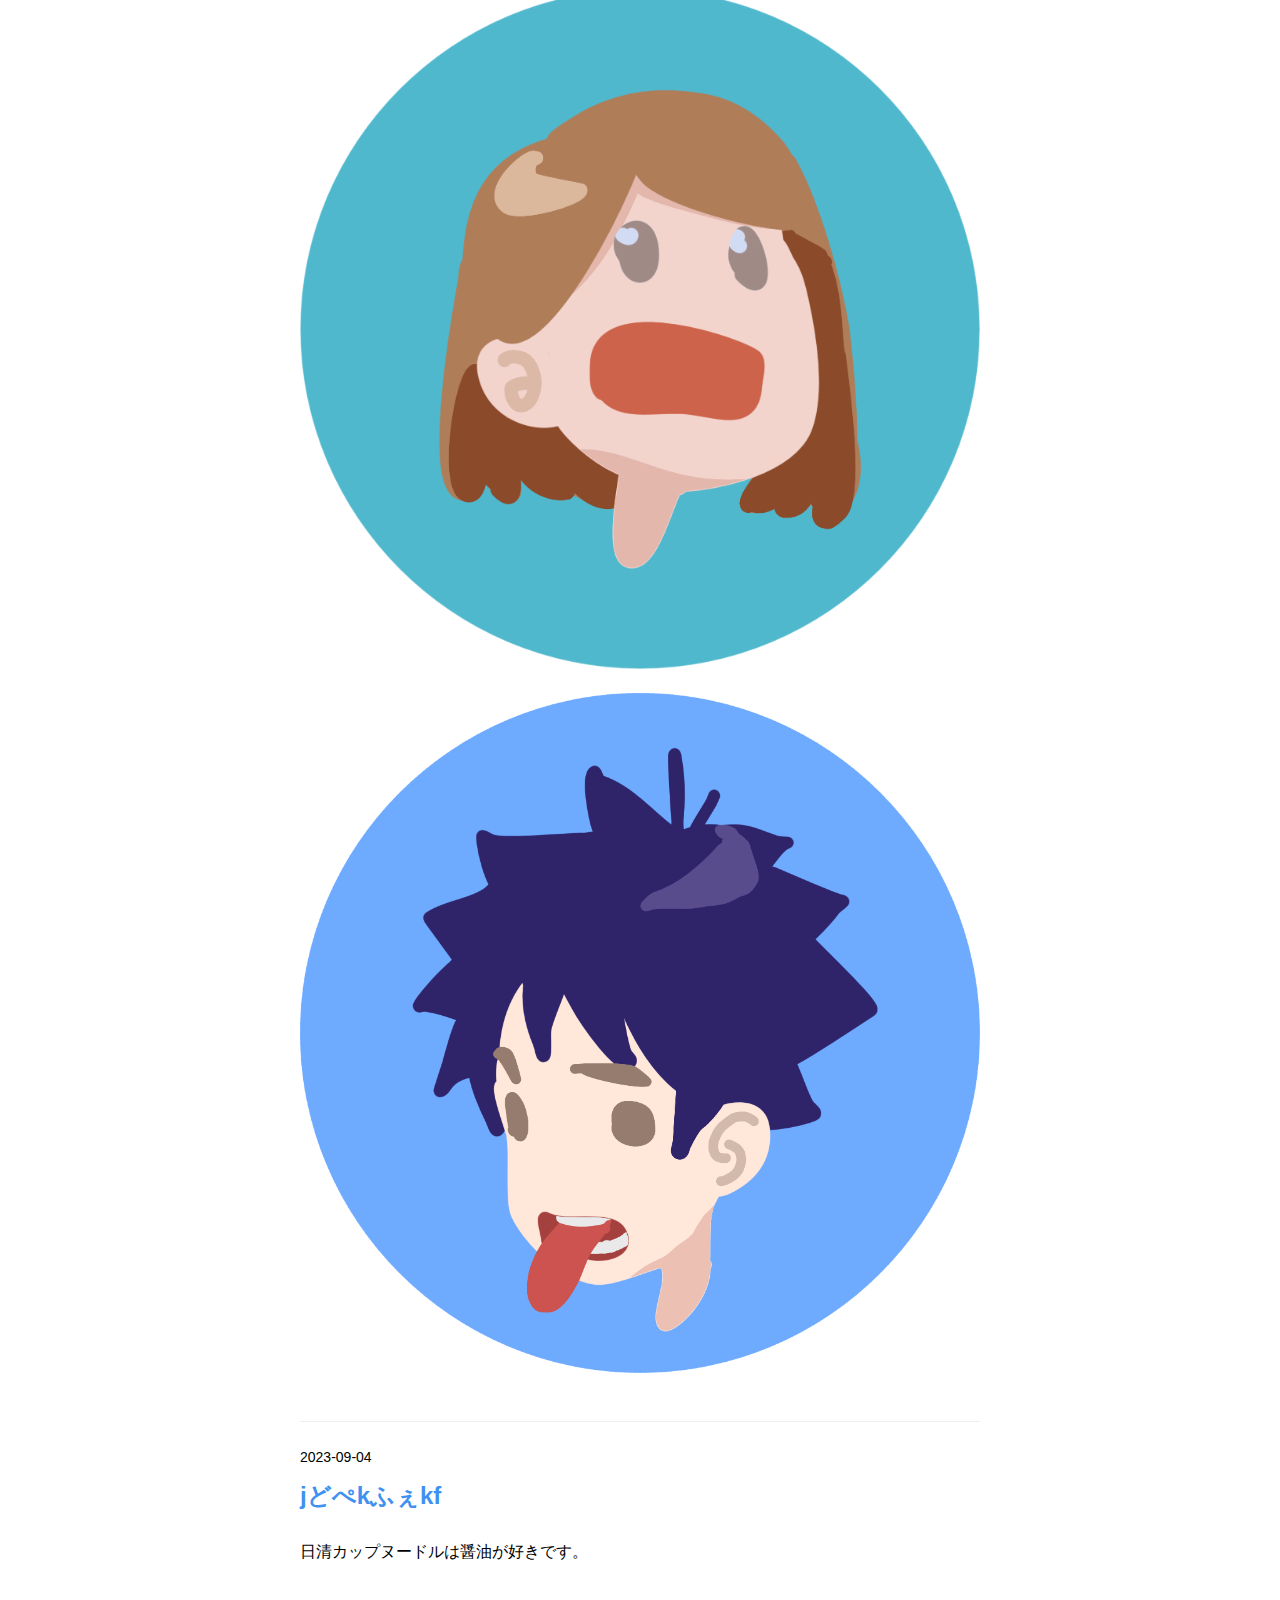
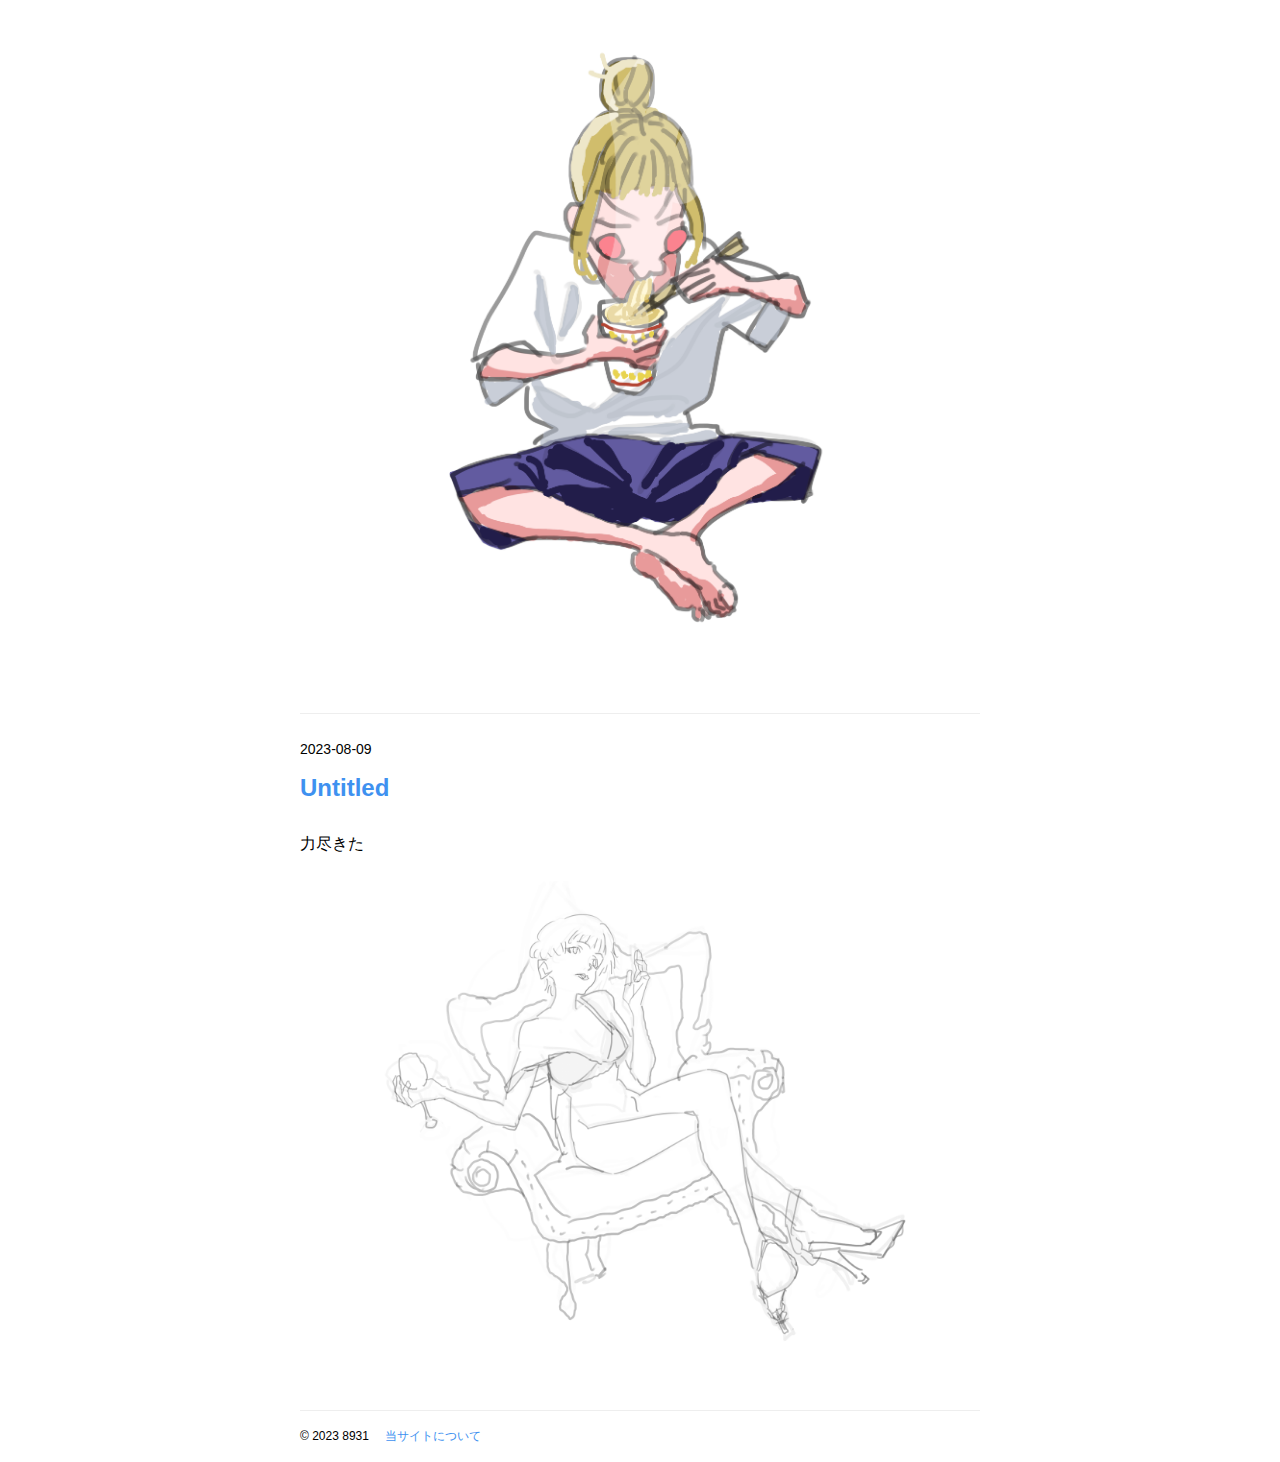
==== commit 6bd603e1: "add new post on 2023-12-20" ====
--- a/index.html
+++ b/index.html
@@ -24,6 +24,20 @@
       
 
 <div class="p-post-list c-list">
+  
+  <article class="p-post-list__item">
+    <header>
+      <div class="u-fs-14 u-mb-8">2023-12-20</div>
+      <h1 class="u-fs-24"><a href="/posts/untitled_2023-12-20_0001/">jewpjdpewdmopewkdopewk</a></h1>
+    </header>
+    <main>
+      
+        <p>でwpでmwd歩絵wmdぺmをfcめおpcfめcm「えw「p目wcめwmcmdぺwmd</p>
+<p><img src="/images/2023-12-20_0001.png" alt="2023-12-20_0001"></p>
+
+      
+    </main>
+  </article>
   
   <article class="p-post-list__item">
     <header>
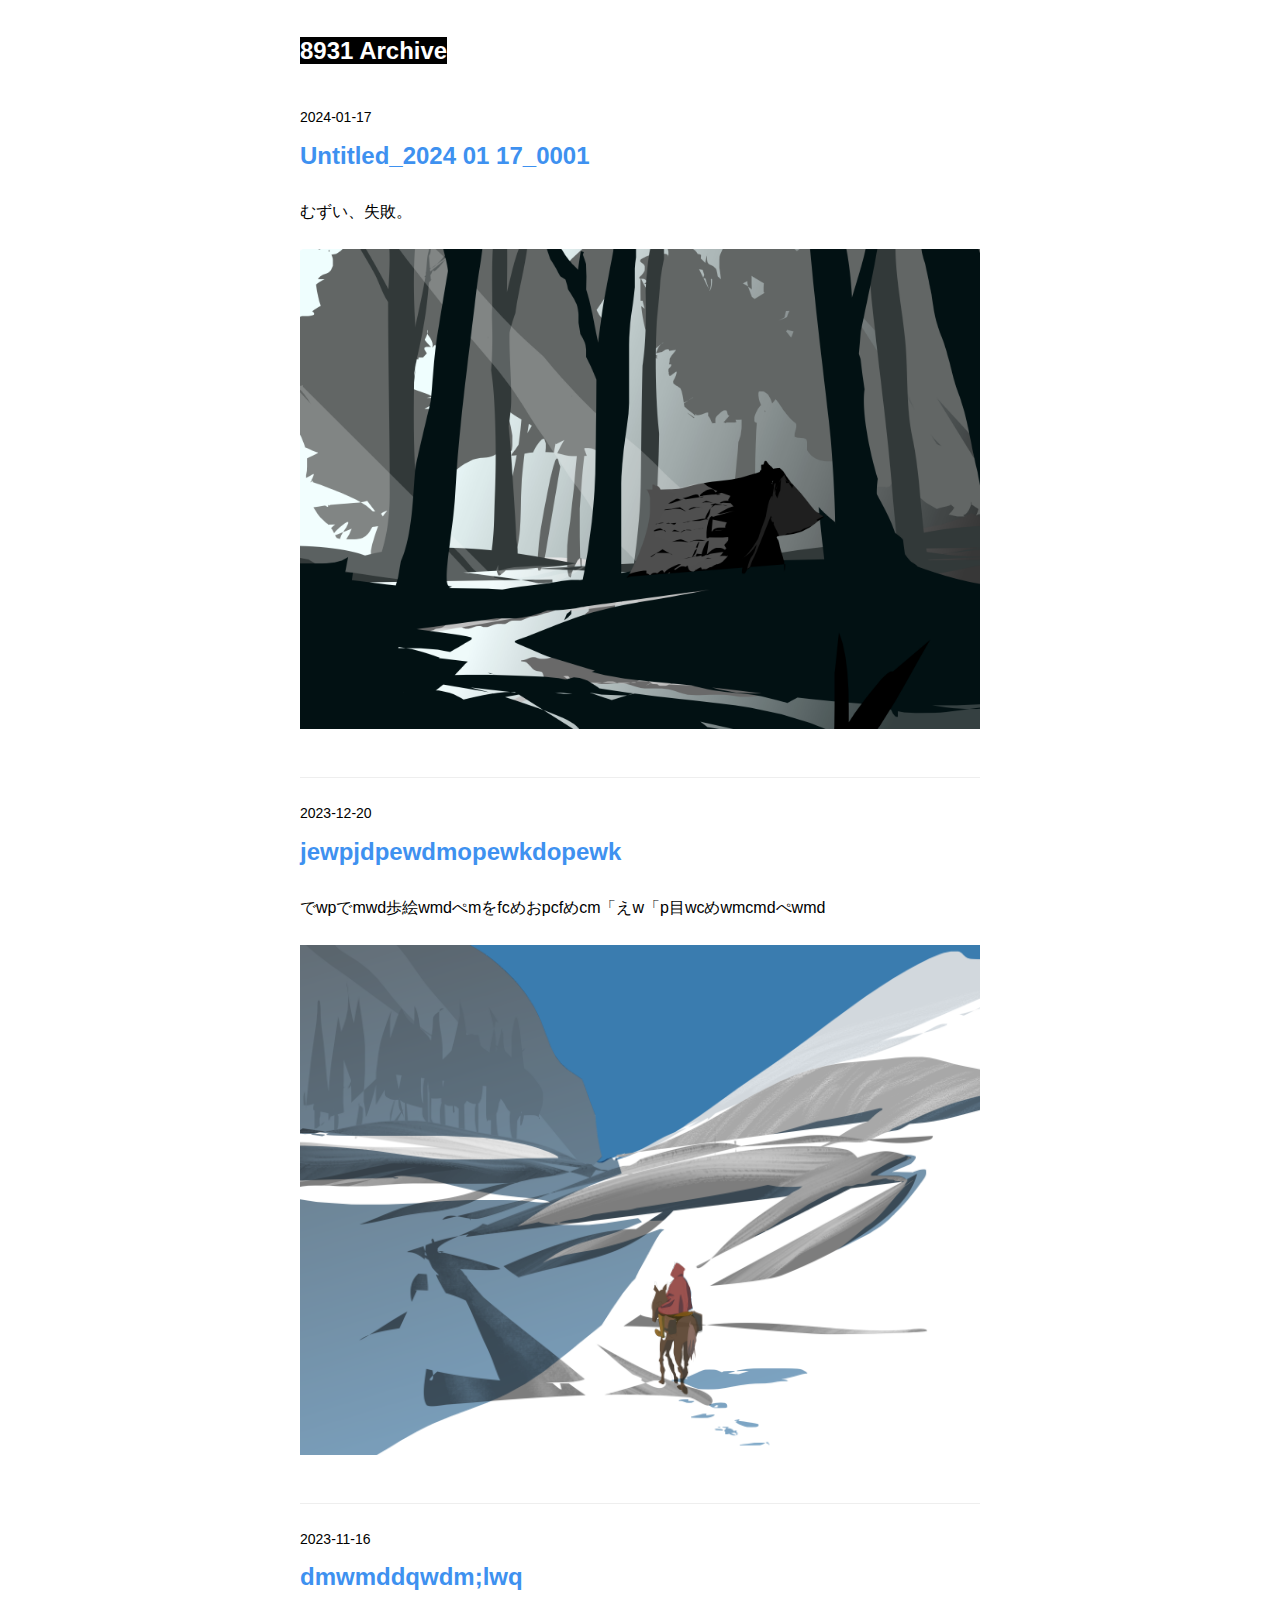
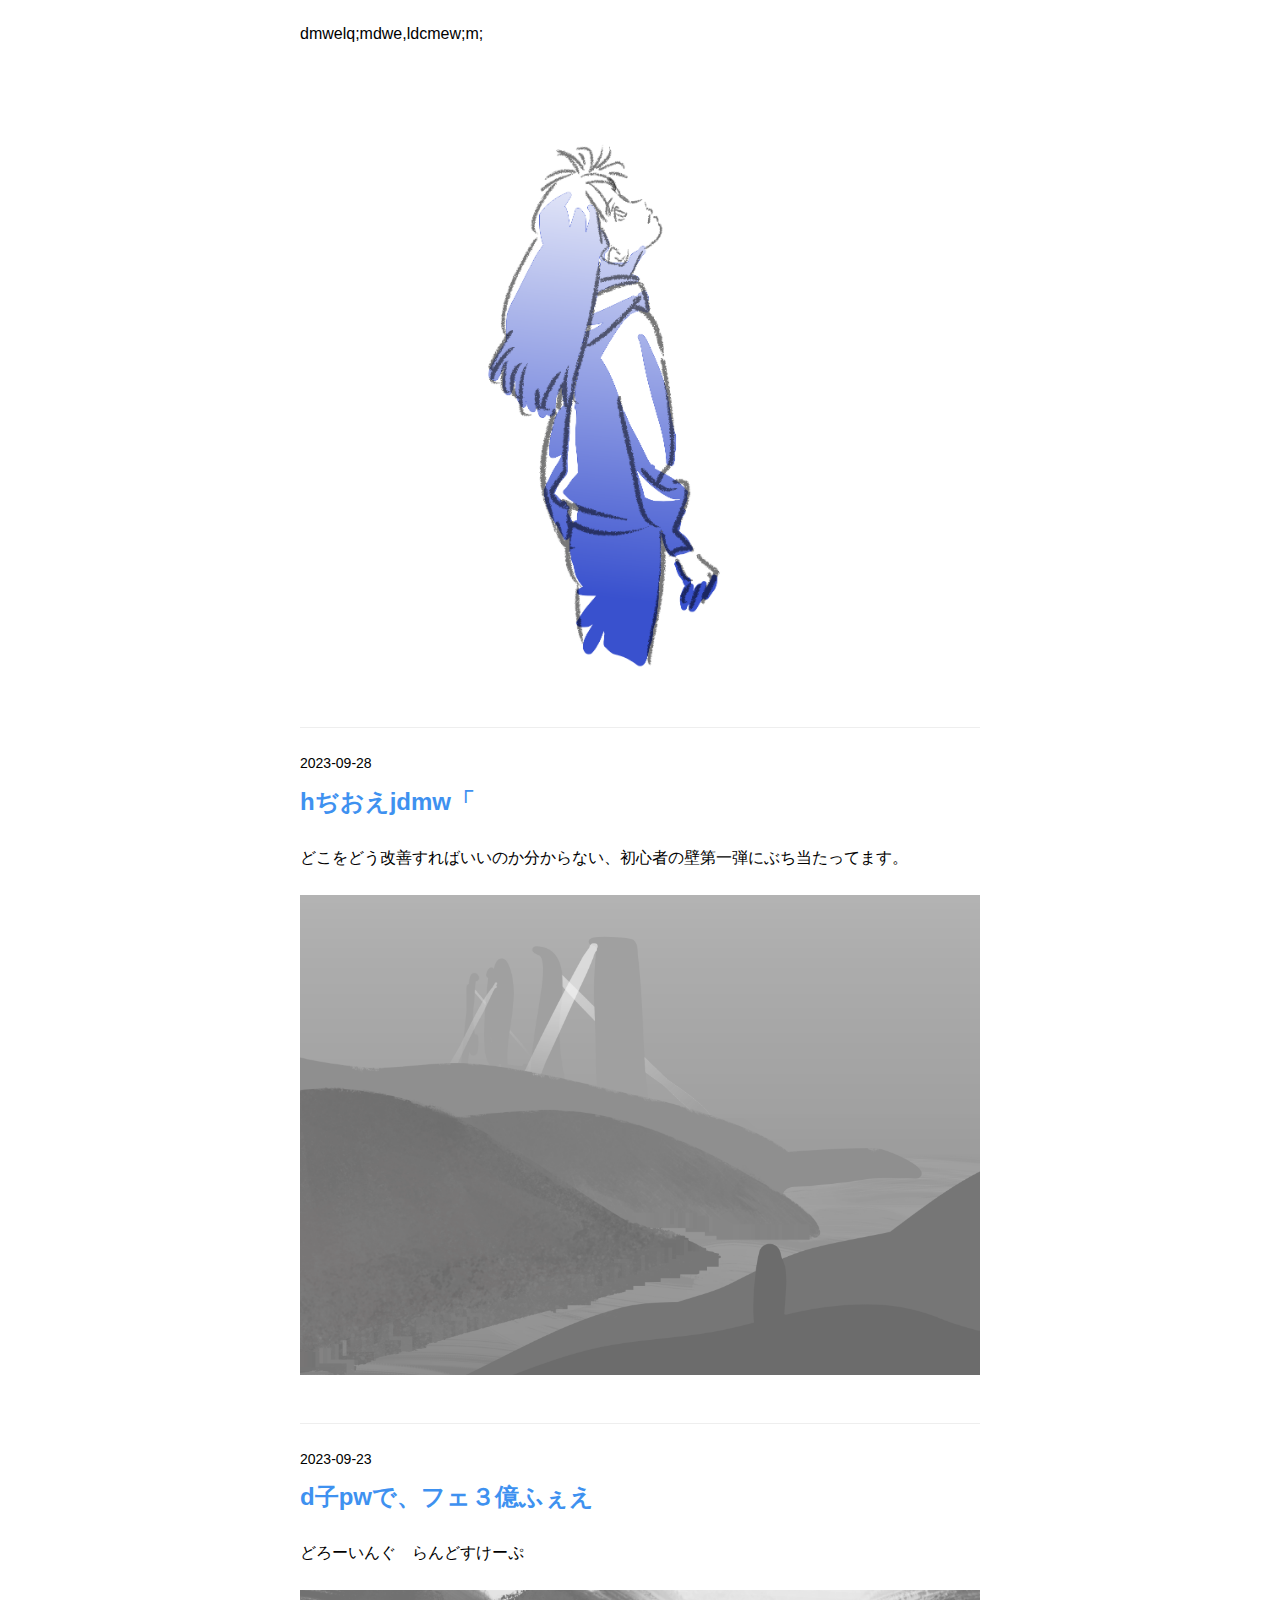
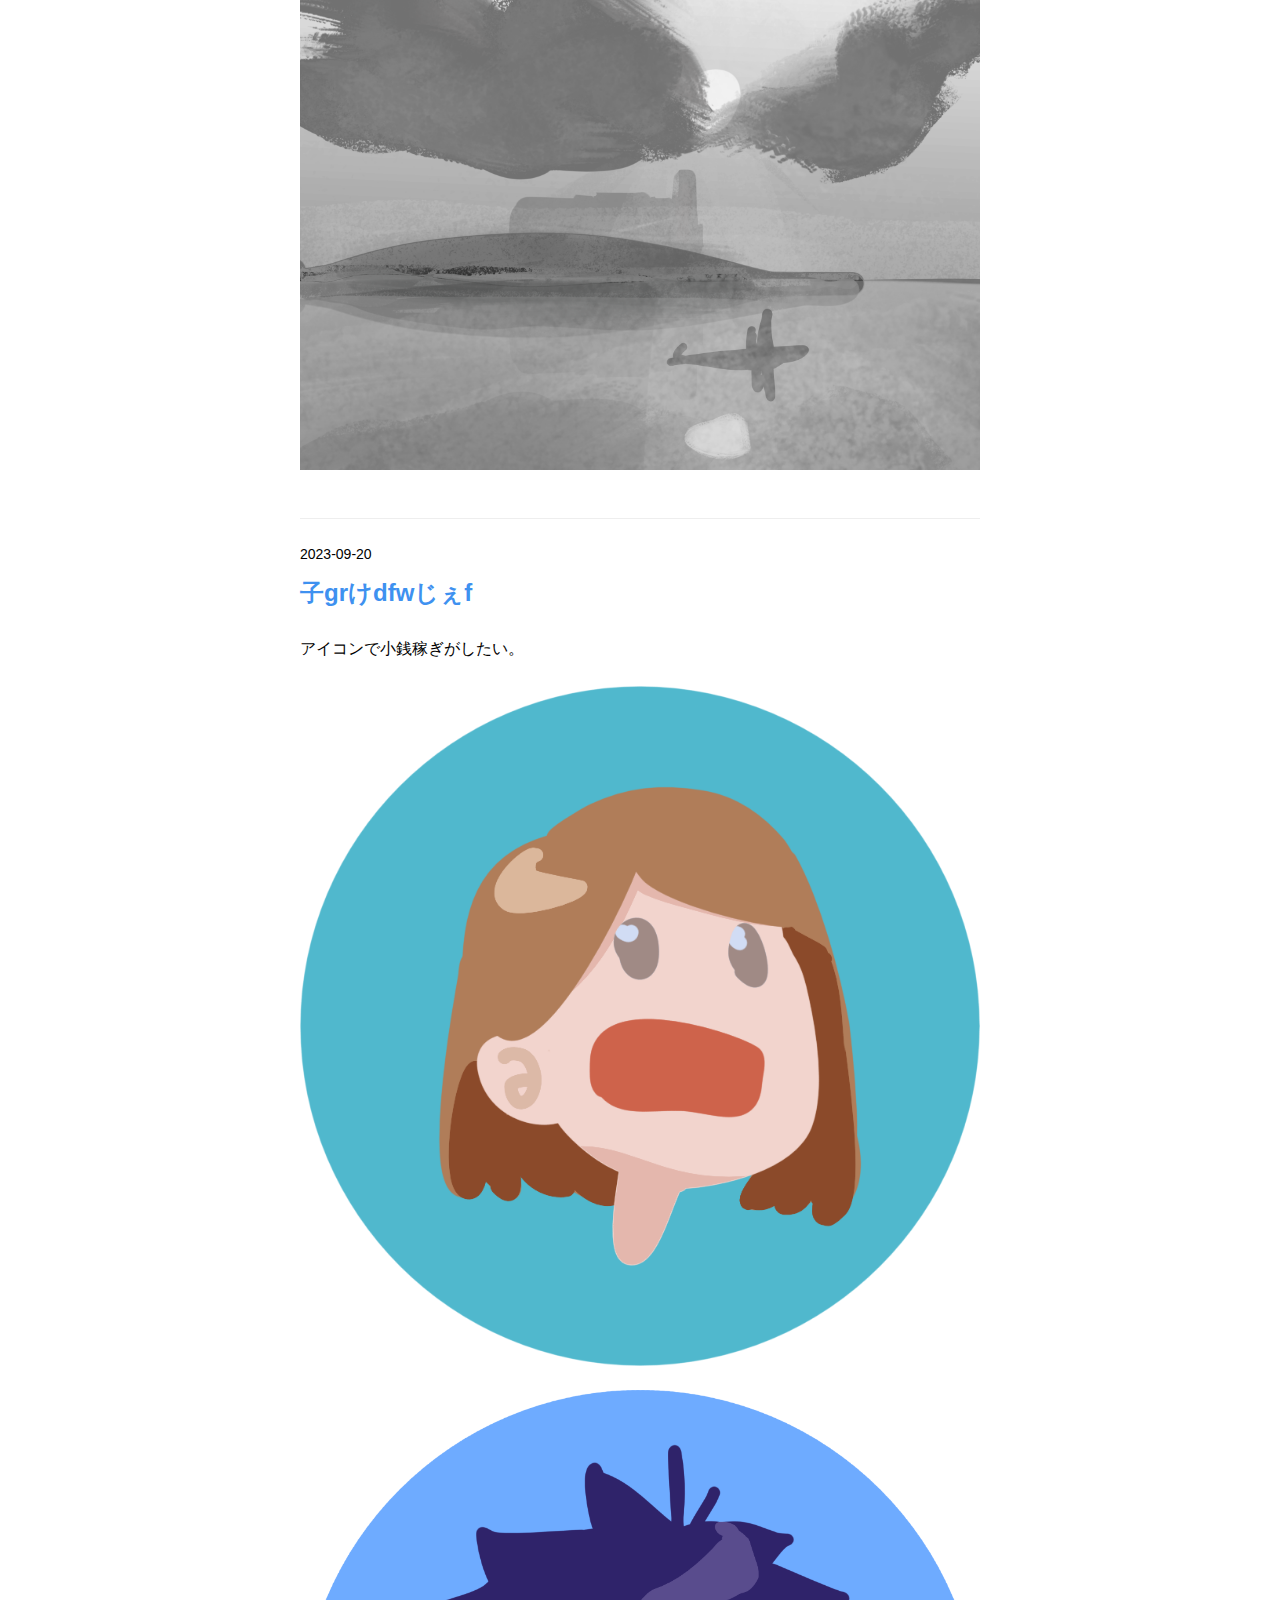
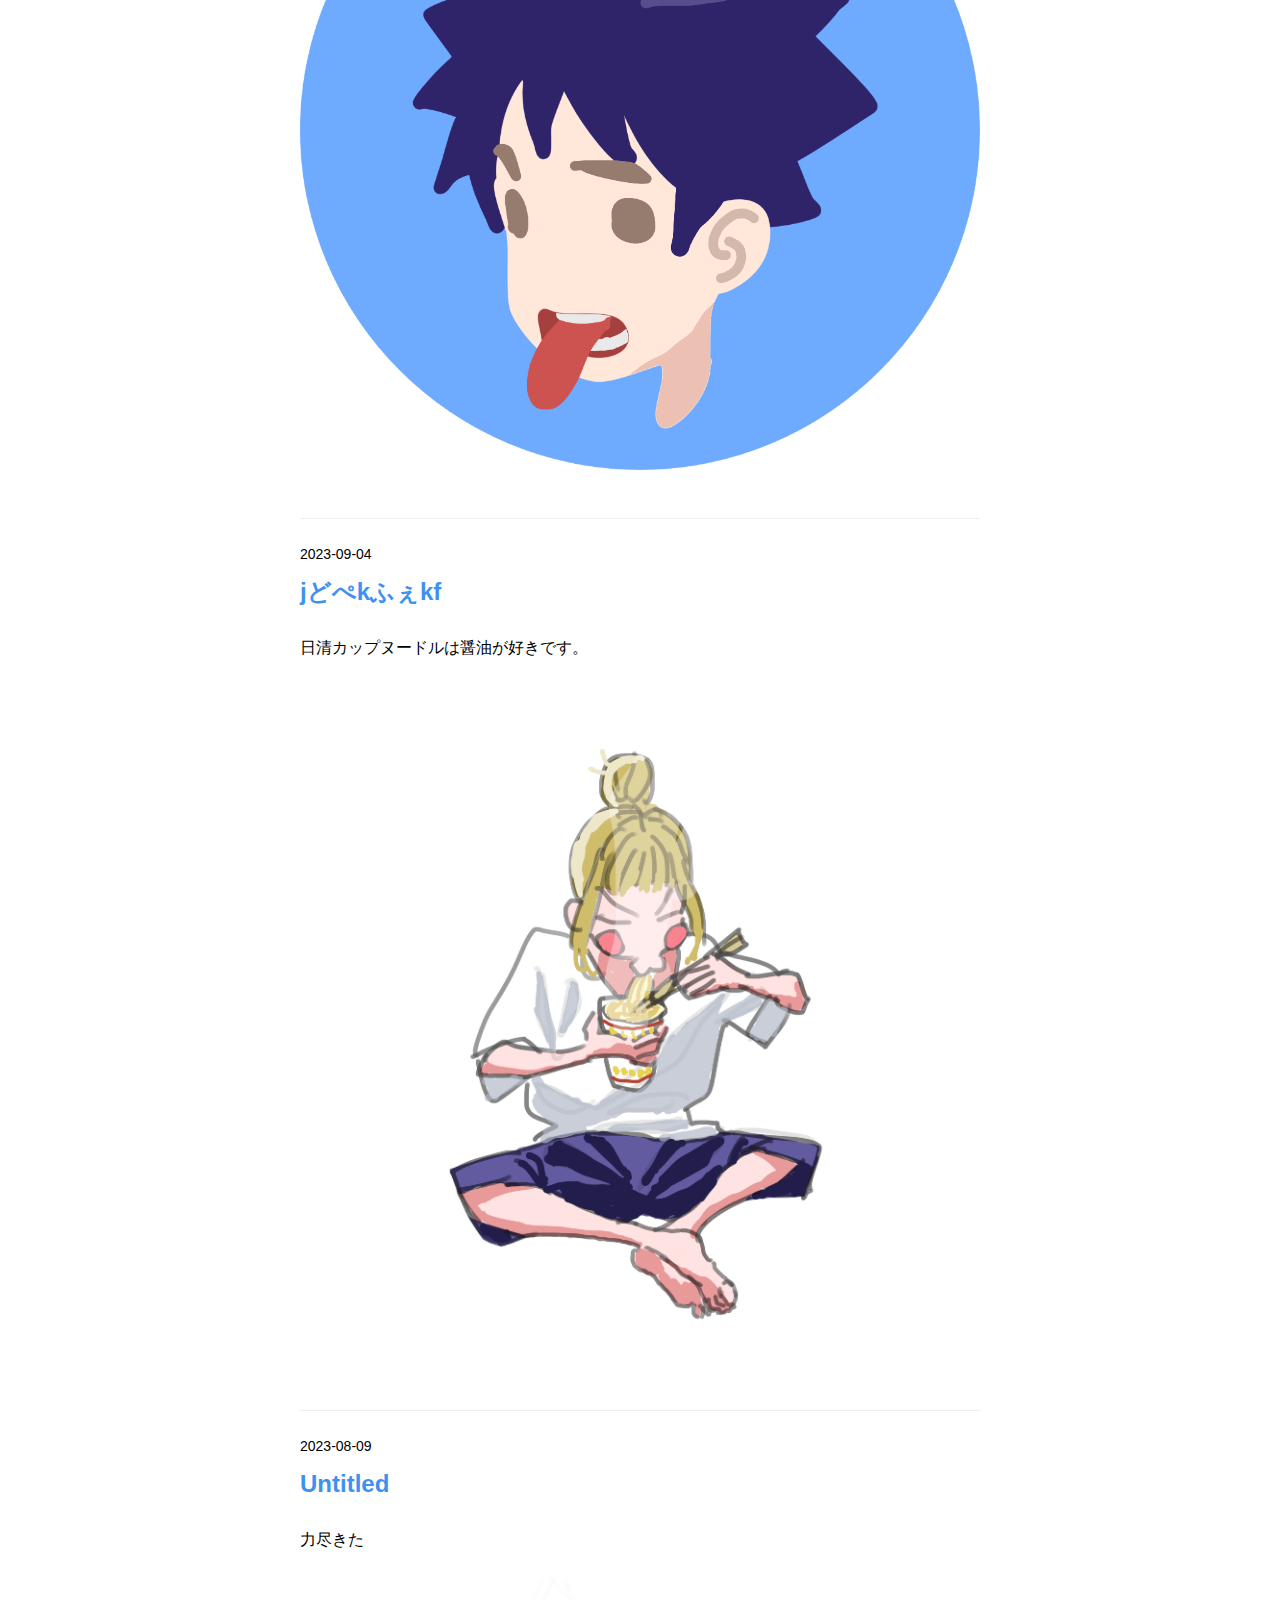
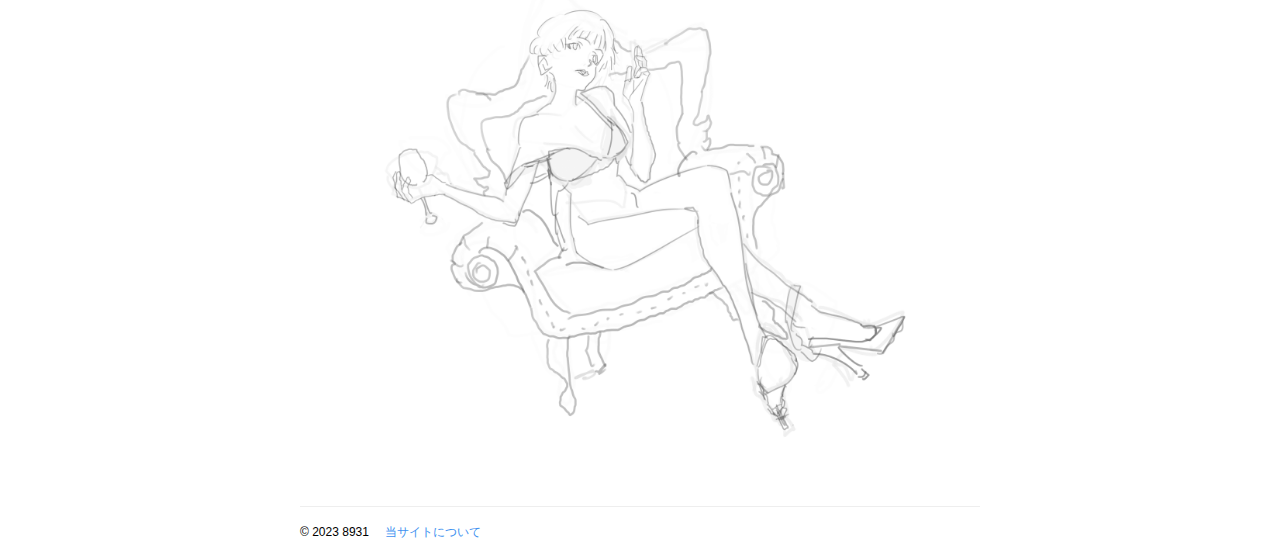
==== commit 1baacb42: "add new post on 2024-01-17" ====
--- a/index.html
+++ b/index.html
@@ -1,7 +1,7 @@
 <!DOCTYPE html>
 <html>
 <head>
-	<meta name="generator" content="Hugo 0.117.0">
+	<meta name="generator" content="Hugo 0.121.2">
   <meta charset="utf-8">
   <meta name="viewport" content="width=device-width, initial-scale=1">
   <title>8931 Archive</title>
@@ -24,6 +24,20 @@
       
 
 <div class="p-post-list c-list">
+  
+  <article class="p-post-list__item">
+    <header>
+      <div class="u-fs-14 u-mb-8">2024-01-17</div>
+      <h1 class="u-fs-24"><a href="/posts/untitled_2024-01-17_0001/">Untitled_2024 01 17_0001</a></h1>
+    </header>
+    <main>
+      
+        <p>むずい、失敗。</p>
+<p><img src="/images/2024-01-17_0002.png" alt="2023-01-17_0002"></p>
+
+      
+    </main>
+  </article>
   
   <article class="p-post-list__item">
     <header>
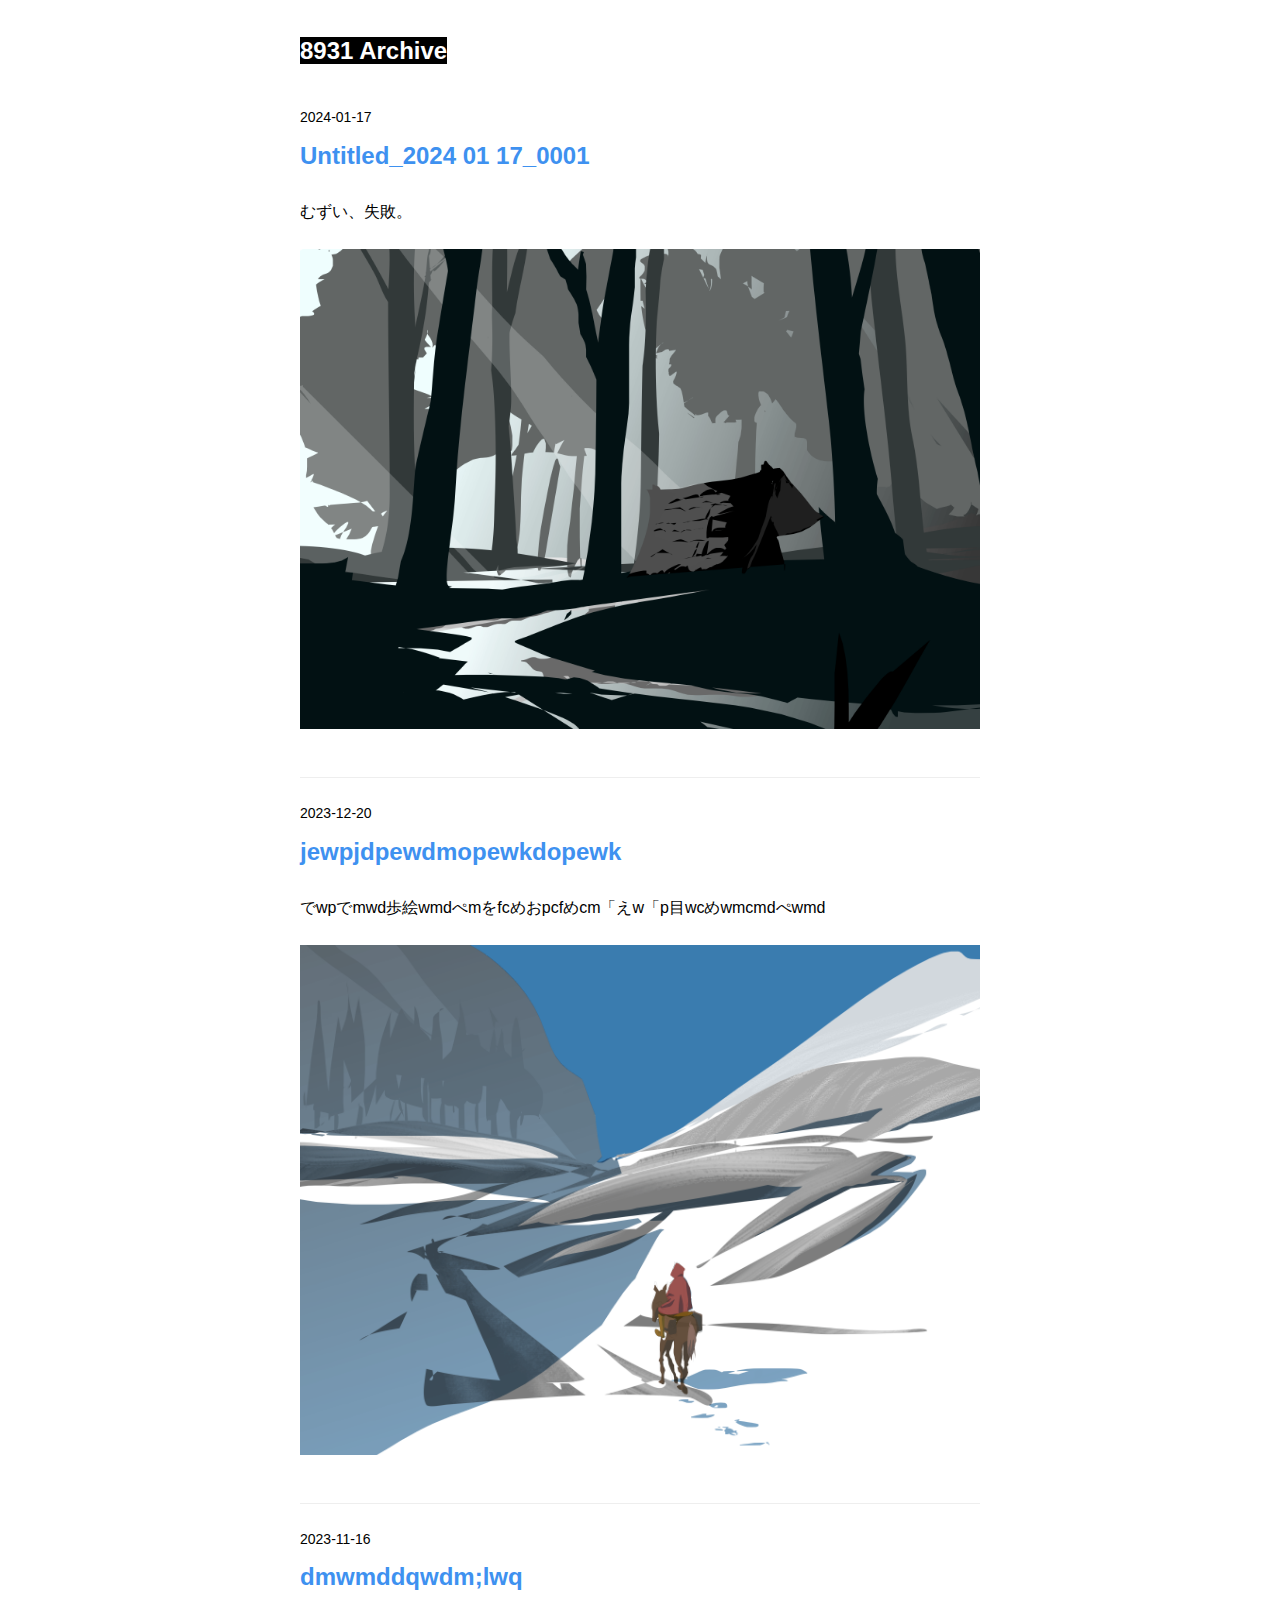
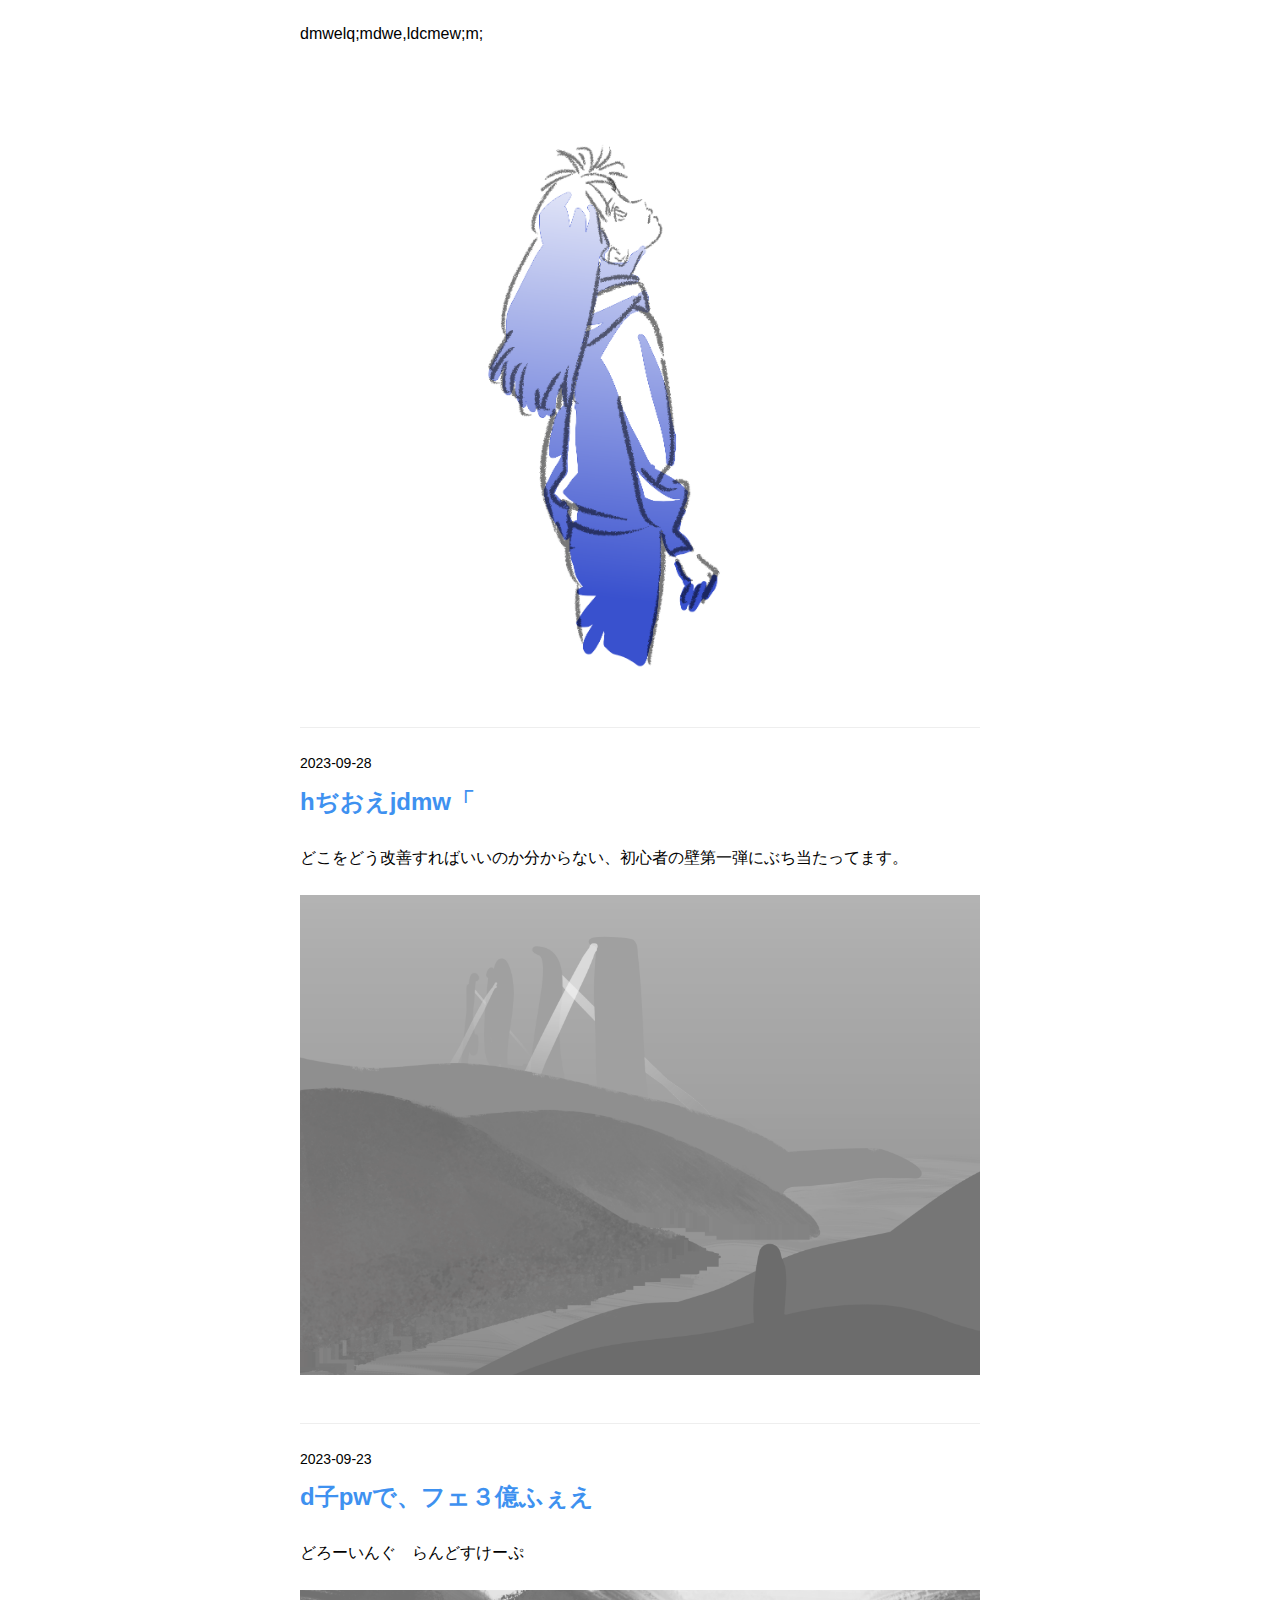
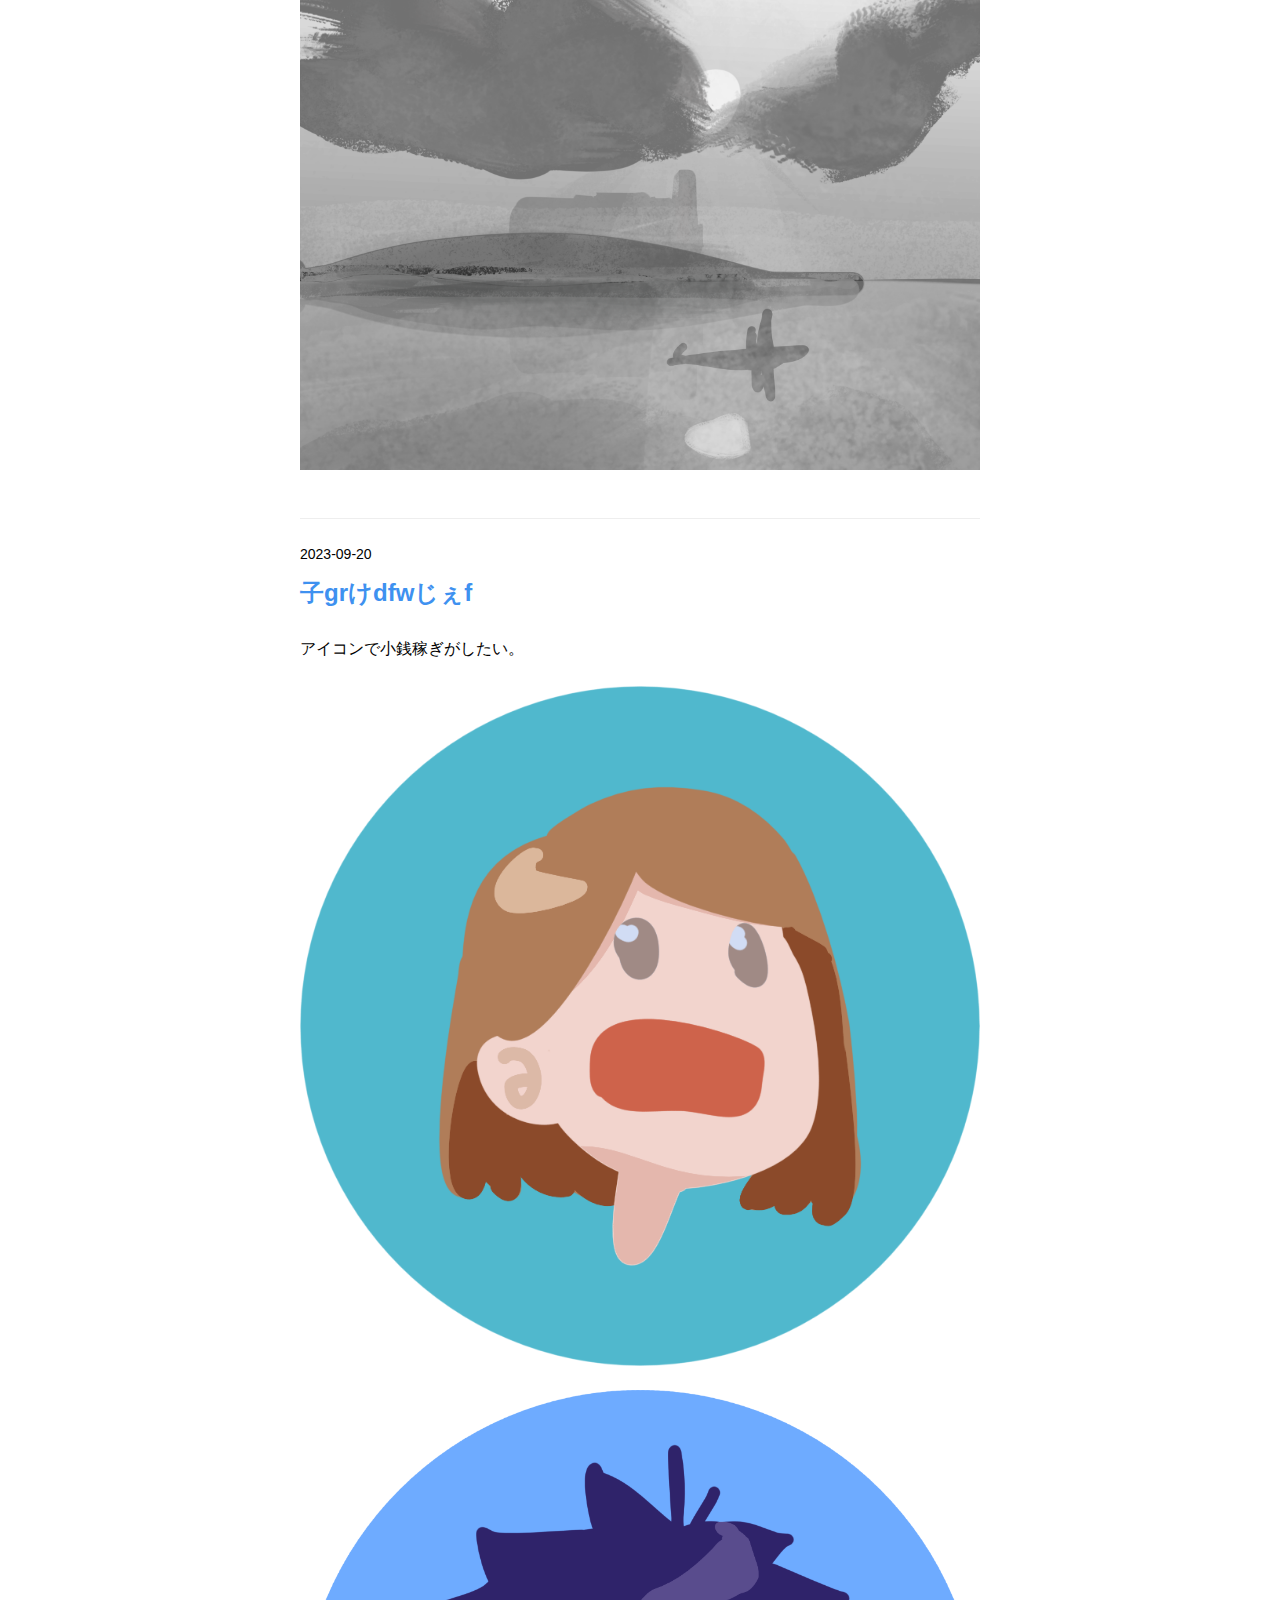
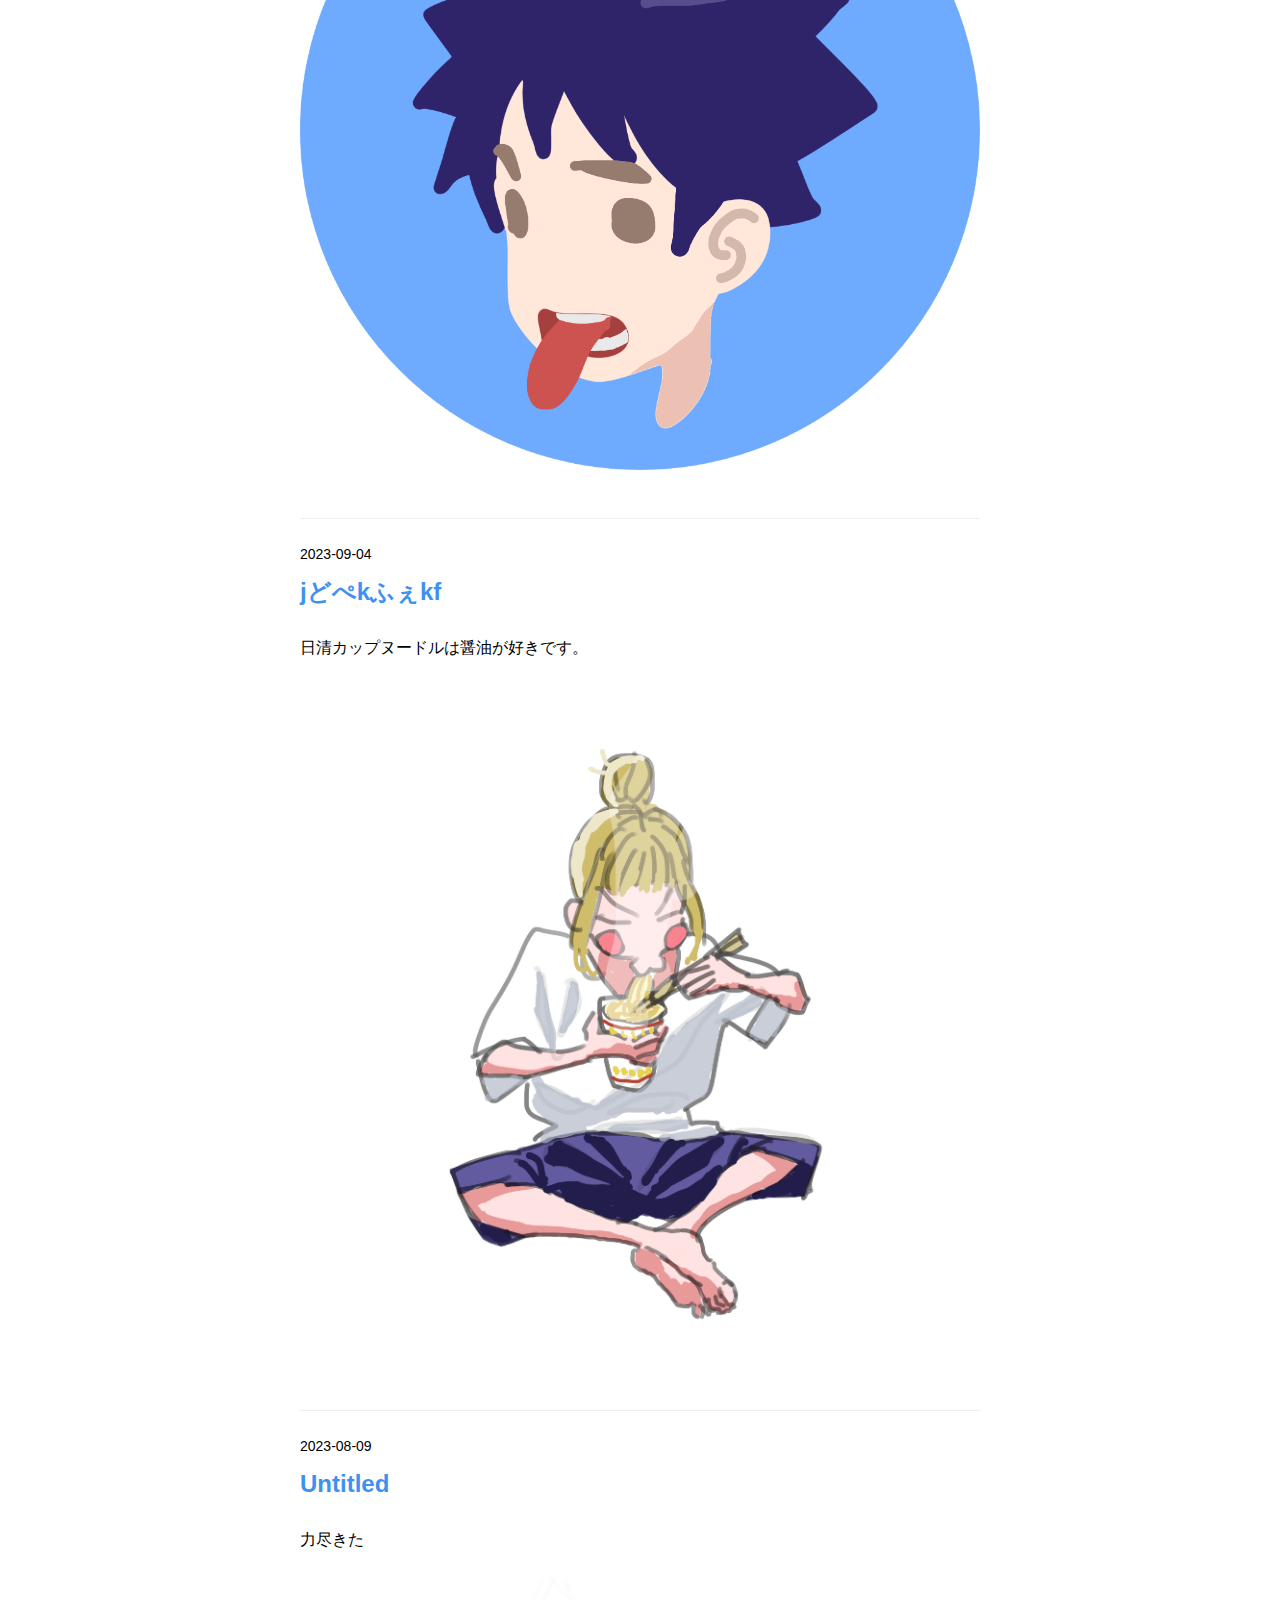
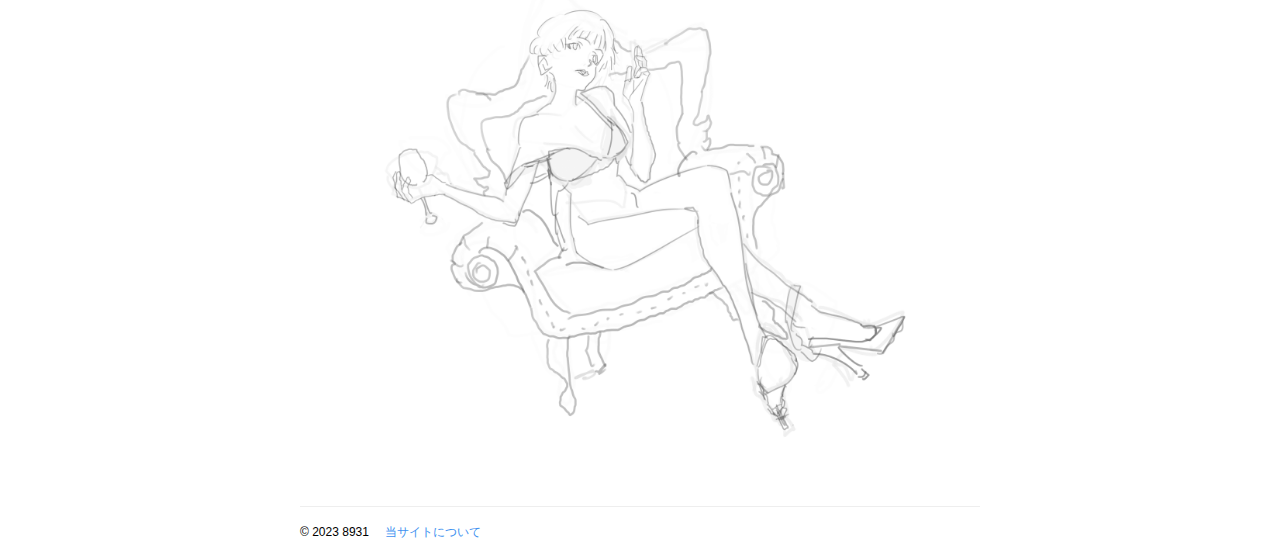
==== commit b6cd9dca: "minify large size images" ====
--- a/index.html
+++ b/index.html
@@ -33,7 +33,7 @@
     <main>
       
         <p>むずい、失敗。</p>
-<p><img src="/images/2024-01-17_0002.png" alt="2023-01-17_0002"></p>
+<p><img src="/images/2024-01-17_0002_min.png" alt="2023-01-17_0002"></p>
 
       
     </main>
@@ -47,7 +47,7 @@
     <main>
       
         <p>でwpでmwd歩絵wmdぺmをfcめおpcfめcm「えw「p目wcめwmcmdぺwmd</p>
-<p><img src="/images/2023-12-20_0001.png" alt="2023-12-20_0001"></p>
+<p><img src="/images/2023-12-20_0001_min.png" alt="2023-12-20_0001"></p>
 
       
     </main>
